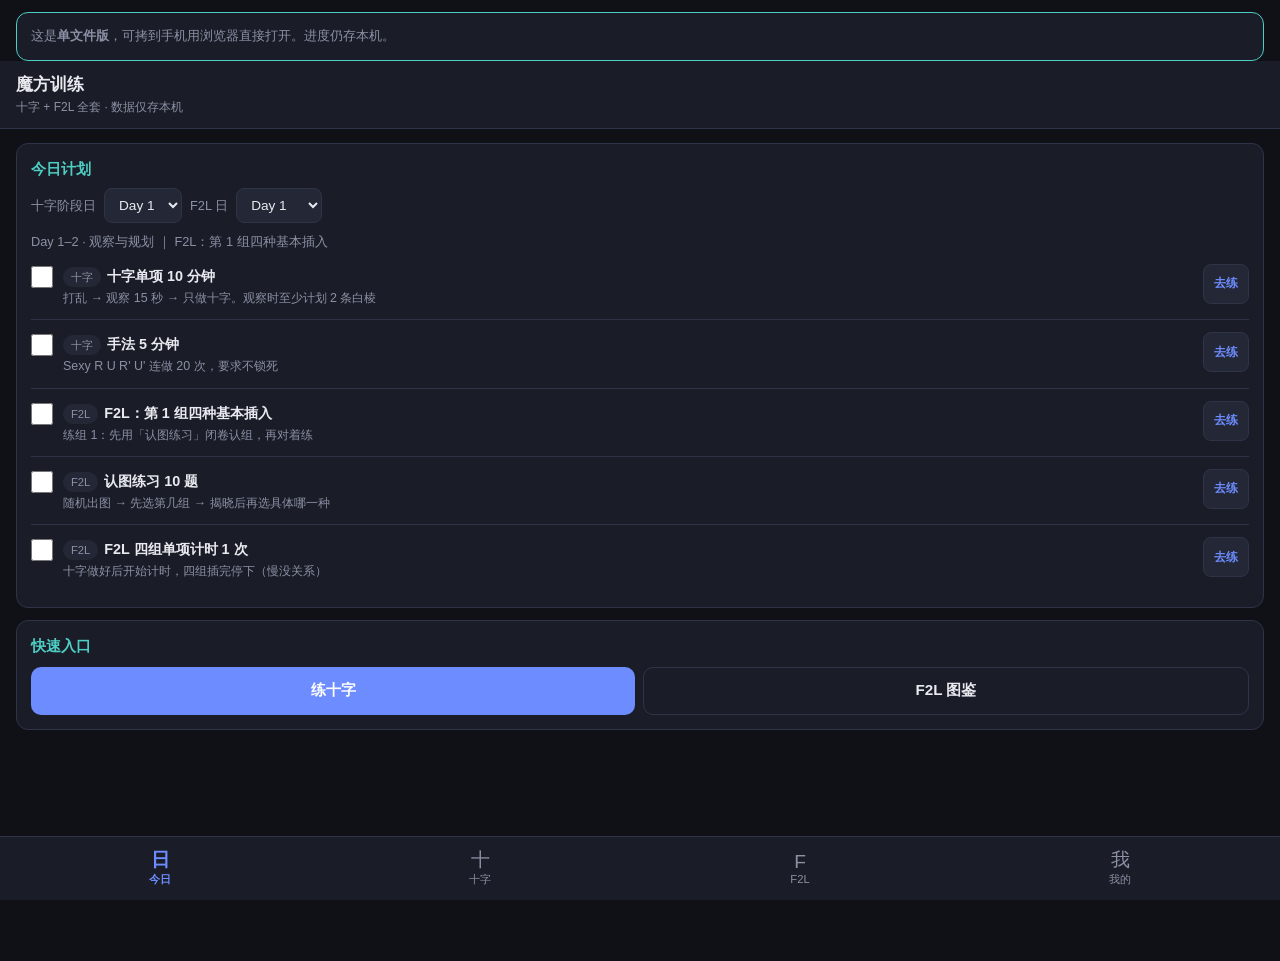
==== 手机训练-单文件.html @ 770e57a0 "feat: 首次发布魔方手机训练网页" ====
<!DOCTYPE html>
<html lang="zh-CN">
<head>
  <meta charset="UTF-8" />
  <meta name="viewport" content="width=device-width, initial-scale=1, viewport-fit=cover" />
  <meta name="theme-color" content="#0f1117" />
  <meta name="apple-mobile-web-app-capable" content="yes" />
  <meta name="apple-mobile-web-app-status-bar-style" content="black-translucent" />
  <meta name="apple-mobile-web-app-title" content="魔方训练" />
  <title>魔方训练 · 十字 + F2L</title>
  <style>
:root {
  --bg: #0f1117;
  --surface: #1a1d27;
  --surface2: #242836;
  --border: #2e3348;
  --text: #e8eaf0;
  --muted: #8b90a5;
  --accent: #6c8cff;
  --accent2: #4ecdc4;
  --green: #4ade80;
  --orange: #fb923c;
  --red: #f87171;
  --radius: 12px;
  --nav-h: 64px;
  --safe-b: env(safe-area-inset-bottom, 0px);
}

* { box-sizing: border-box; margin: 0; padding: 0; }
html, body {
  height: 100%;
  font-family: -apple-system, BlinkMacSystemFont, "Segoe UI", sans-serif;
  background: var(--bg);
  color: var(--text);
  line-height: 1.45;
  -webkit-tap-highlight-color: transparent;
  overscroll-behavior: none;
}

#app {
  min-height: 100%;
  padding-bottom: calc(var(--nav-h) + var(--safe-b) + 12px);
}

.topbar {
  position: sticky;
  top: 0;
  z-index: 20;
  background: var(--surface);
  border-bottom: 1px solid var(--border);
  padding: 12px 16px;
  padding-top: calc(12px + env(safe-area-inset-top, 0px));
}
.topbar h1 { font-size: 1.05rem; font-weight: 600; }
.topbar .sub { font-size: 0.75rem; color: var(--muted); margin-top: 2px; }

.panel { display: none; padding: 14px 16px 24px; }
.panel.active { display: block; }

.card {
  background: var(--surface);
  border: 1px solid var(--border);
  border-radius: var(--radius);
  padding: 14px;
  margin-bottom: 12px;
}
.card h2 {
  font-size: 0.95rem;
  color: var(--accent2);
  margin-bottom: 8px;
}
.card h3 { font-size: 0.85rem; color: var(--muted); margin: 10px 0 6px; }
.muted { color: var(--muted); font-size: 0.8rem; }
.mono {
  font-family: "SF Mono", Menlo, Consolas, monospace;
  letter-spacing: 0.3px;
}

.btn {
  display: inline-flex;
  align-items: center;
  justify-content: center;
  gap: 6px;
  background: var(--accent);
  color: #fff;
  border: none;
  border-radius: 10px;
  padding: 12px 16px;
  font-size: 0.95rem;
  font-weight: 600;
  cursor: pointer;
  min-height: 48px;
  width: 100%;
}
.btn:active { opacity: 0.85; }
.btn:disabled { opacity: 0.4; }
.btn-lg { min-height: 64px; font-size: 1.15rem; }
.btn-outline {
  background: transparent;
  border: 1px solid var(--border);
  color: var(--text);
}
.btn-danger { background: var(--red); }
.btn-green { background: #16a34a; }
.btn-orange { background: #ea580c; }
.btn-row { display: flex; gap: 8px; margin-top: 10px; }
.btn-row .btn { flex: 1; }

.timer {
  font-variant-numeric: tabular-nums;
  font-size: 3rem;
  font-weight: 700;
  text-align: center;
  padding: 12px 0;
  color: var(--accent2);
}
.timer.running { color: var(--orange); }
.hint {
  text-align: center;
  font-size: 0.85rem;
  color: var(--muted);
  min-height: 1.4em;
  margin-bottom: 8px;
}
.scramble {
  background: var(--bg);
  border-radius: 8px;
  padding: 12px;
  font-size: 1.05rem;
  text-align: center;
  word-break: break-word;
  margin-bottom: 10px;
}
.optimal {
  background: var(--surface2);
  border-radius: 8px;
  padding: 10px 12px;
  margin: 10px 0 4px;
}
.optimal-head {
  display: flex;
  align-items: center;
  justify-content: space-between;
  gap: 8px;
  font-size: 0.9rem;
  font-weight: 600;
}
.btn-text {
  background: none;
  border: none;
  color: var(--accent);
  font-size: 0.8rem;
  font-weight: 600;
  padding: 6px 4px;
  min-height: 36px;
  cursor: pointer;
}
.stats-row {
  display: grid;
  grid-template-columns: 1fr 1fr 1fr;
  gap: 8px;
  margin-top: 10px;
}
.stat {
  background: var(--surface2);
  border-radius: 8px;
  padding: 10px 6px;
  text-align: center;
}
.stat .v { font-size: 1.2rem; font-weight: 700; color: var(--accent2); font-variant-numeric: tabular-nums; }
.stat .l { font-size: 0.7rem; color: var(--muted); margin-top: 2px; }

.task {
  display: flex;
  gap: 10px;
  align-items: flex-start;
  padding: 12px 0;
  border-bottom: 1px solid var(--border);
}
.task:last-child { border-bottom: none; }
.task input[type="checkbox"] {
  width: 22px;
  height: 22px;
  margin-top: 2px;
  accent-color: var(--green);
  flex-shrink: 0;
}
.task .body { flex: 1; min-width: 0; }
.task .title { font-weight: 600; font-size: 0.9rem; }
.task .detail { font-size: 0.78rem; color: var(--muted); margin-top: 2px; }
.task .go {
  flex-shrink: 0;
  background: var(--surface2);
  border: 1px solid var(--border);
  color: var(--accent);
  border-radius: 8px;
  padding: 8px 10px;
  font-size: 0.75rem;
  font-weight: 600;
  min-height: 40px;
}

.pill {
  display: inline-block;
  font-size: 0.7rem;
  padding: 2px 8px;
  border-radius: 999px;
  background: var(--surface2);
  color: var(--muted);
  margin-right: 6px;
}
.pill.on { background: rgba(108,140,255,0.2); color: var(--accent); }

.case-card {
  background: var(--surface2);
  border: 1px solid var(--border);
  border-radius: 10px;
  padding: 12px;
  margin-bottom: 10px;
}
.case-card .name { font-weight: 600; margin-bottom: 4px; }
.case-card .recog { font-size: 0.8rem; color: var(--orange); margin-bottom: 8px; }
.alg-box {
  background: var(--bg);
  border-radius: 8px;
  padding: 8px 10px;
  margin: 6px 0;
  font-size: 0.9rem;
  color: var(--accent2);
  word-break: break-all;
}
.alg-label { font-size: 0.7rem; color: var(--muted); margin-top: 6px; }
.diagram {
  display: flex;
  justify-content: center;
  margin: 8px 0;
  background: #12141c;
  border-radius: 8px;
  padding: 8px;
}
.group-head {
  margin: 16px 0 8px;
  font-size: 0.9rem;
  font-weight: 600;
  color: var(--accent2);
}
.btn.loading { opacity: 0.7; pointer-events: none; }
.scramble-status { font-size: 0.75rem; margin-top: 4px; }

.quiz-stats {
  font-size: 0.85rem;
  color: var(--accent2);
  margin-bottom: 8px;
  font-variant-numeric: tabular-nums;
}
.quiz-mode {
  display: flex;
  gap: 16px;
  font-size: 0.8rem;
  color: var(--muted);
  margin-bottom: 8px;
}
.quiz-mode label { display: flex; align-items: center; gap: 6px; cursor: pointer; }
.quiz-diagram { min-height: 120px; }
.quiz-options {
  display: grid;
  grid-template-columns: 1fr 1fr;
  gap: 8px;
  margin: 10px 0;
}
.quiz-options button {
  background: var(--surface2);
  border: 1px solid var(--border);
  color: var(--text);
  border-radius: 8px;
  padding: 10px 8px;
  font-size: 0.8rem;
  text-align: left;
  cursor: pointer;
}
.quiz-options button.correct { border-color: var(--green); background: rgba(74, 222, 128, 0.12); }
.quiz-options button.wrong { border-color: var(--red); background: rgba(248, 113, 113, 0.12); }
.quiz-options button.missed { border-color: var(--green); opacity: 0.85; }
.quiz-result {
  font-size: 0.85rem;
  padding: 10px;
  background: var(--surface2);
  border-radius: 8px;
  margin-bottom: 8px;
  line-height: 1.5;
}
.decision-details {
  margin-bottom: 10px;
  font-size: 0.8rem;
}
.decision-details summary {
  cursor: pointer;
  color: var(--accent);
  padding: 6px 0;
}
.decision-tree { margin-top: 8px; }
.decision-tree .dt-q {
  font-weight: 600;
  color: var(--accent2);
  margin: 8px 0 4px;
}
.decision-tree ul {
  margin: 0 0 8px 1em;
  color: var(--muted);
  line-height: 1.5;
}
.group-decision {
  font-size: 0.72rem;
  color: var(--orange);
  margin-bottom: 6px;
  padding: 4px 8px;
  background: rgba(251, 146, 60, 0.08);
  border-radius: 6px;
}


.filter-bar {
  display: flex;
  gap: 6px;
  overflow-x: auto;
  padding-bottom: 8px;
  margin-bottom: 4px;
  -webkit-overflow-scrolling: touch;
}
.filter-bar button {
  flex-shrink: 0;
  background: var(--surface2);
  border: 1px solid var(--border);
  color: var(--muted);
  border-radius: 999px;
  padding: 8px 12px;
  font-size: 0.8rem;
}
.filter-bar button.active {
  color: #fff;
  background: var(--accent);
  border-color: var(--accent);
}

.times-list {
  font-size: 0.8rem;
  color: var(--muted);
  max-height: 120px;
  overflow-y: auto;
}
.times-list div { padding: 4px 0; border-bottom: 1px solid var(--border); }
.times-list strong { color: var(--text); font-variant-numeric: tabular-nums; }

.bottom-nav {
  position: fixed;
  left: 0; right: 0; bottom: 0;
  height: calc(var(--nav-h) + var(--safe-b));
  padding-bottom: var(--safe-b);
  background: var(--surface);
  border-top: 1px solid var(--border);
  display: grid;
  grid-template-columns: repeat(4, 1fr);
  z-index: 30;
}
.bottom-nav button {
  background: none;
  border: none;
  color: var(--muted);
  font-size: 0.7rem;
  display: flex;
  flex-direction: column;
  align-items: center;
  justify-content: center;
  gap: 2px;
  cursor: pointer;
}
.bottom-nav button.active { color: var(--accent); font-weight: 600; }
.bottom-nav .ico { font-size: 1.2rem; line-height: 1; }

textarea.import {
  width: 100%;
  min-height: 100px;
  background: var(--bg);
  border: 1px solid var(--border);
  border-radius: 8px;
  color: var(--text);
  padding: 10px;
  font-size: 0.75rem;
  font-family: "SF Mono", Menlo, monospace;
  margin: 8px 0;
}

.day-select {
  display: flex;
  gap: 8px;
  align-items: center;
  margin-bottom: 10px;
  flex-wrap: wrap;
}
.day-select select {
  background: var(--surface2);
  border: 1px solid var(--border);
  color: var(--text);
  border-radius: 8px;
  padding: 8px 10px;
  font-size: 0.85rem;
}

.modal-backdrop {
  position: fixed;
  inset: 0;
  background: rgba(0,0,0,0.65);
  z-index: 50;
  display: flex;
  align-items: flex-end;
  justify-content: center;
}
.modal {
  background: var(--surface);
  border-radius: 16px 16px 0 0;
  padding: 16px;
  padding-bottom: calc(16px + var(--safe-b));
  width: 100%;
  max-width: 560px;
  max-height: 90vh;
  overflow-y: auto;
}
.modal h2 { margin-bottom: 8px; }
.hidden { display: none !important; }

.observe-bar {
  height: 6px;
  background: var(--surface2);
  border-radius: 3px;
  overflow: hidden;
  margin: 8px 0;
}
.observe-bar > i {
  display: block;
  height: 100%;
  width: 100%;
  background: var(--orange);
  transform-origin: left;
  transition: transform 0.1s linear;
}

</style>
</head>
<body>
  <div class="card" style="margin:12px 16px 0;border-color:#4ecdc4"><p class="muted">这是<strong>单文件版</strong>，可拷到手机用浏览器直接打开。进度仍存本机。</p></div>
  <div id="app">
    <header class="topbar">
      <h1>魔方训练</h1>
      <div class="sub" id="top-sub">十字 + F2L 全套 · 数据仅存本机</div>
    </header>

    <!-- 今日 -->
    <section class="panel active" id="panel-today">
      <div class="card">
        <h2>今日计划</h2>
        <div class="day-select">
          <label class="muted">十字阶段日</label>
          <select id="stage-day"></select>
          <label class="muted">F2L 日</label>
          <select id="f2l-day"></select>
        </div>
        <p class="muted" id="today-labels"></p>
        <div id="today-tasks"></div>
      </div>
      <div class="card">
        <h2>快速入口</h2>
        <div class="btn-row">
          <button class="btn" type="button" data-nav="cross">练十字</button>
          <button class="btn btn-outline" type="button" data-nav="f2l">F2L 图鉴</button>
        </div>
      </div>
    </section>

    <!-- 十字 -->
    <section class="panel" id="panel-cross">
      <div class="card">
        <h2>十字单项</h2>
        <p class="muted">打乱 → 观察 15 秒规划 → 开始计时 → 十字完成即停</p>
        <div class="scramble mono" id="cross-scramble">—</div>
        <div class="btn-row">
          <button class="btn btn-outline" type="button" id="cross-new-scramble">新打乱</button>
        </div>
        <p class="muted scramble-status hidden" id="cross-scramble-status"></p>
        <div class="optimal" id="cross-optimal">
          <div class="optimal-head">
            <span id="cross-optimal-meta">最优十字 · —</span>
            <button type="button" class="btn-text" id="cross-optimal-toggle">显示公式</button>
          </div>
          <div class="alg-box mono hidden" id="cross-optimal-alg"></div>
          <p class="muted" style="margin-top:6px">白底、当前朝向（黄顶绿前）。先自己规划，再对照。</p>
        </div>
        <div class="observe-bar"><i id="cross-observe-bar" style="transform:scaleX(0)"></i></div>
        <div class="hint" id="cross-hint">可先「开始观察」规划，也可直接「开始拧」；观察不必满 15 秒</div>
        <div class="timer" id="cross-timer">0.00</div>
        <div class="btn-row">
          <button class="btn btn-orange" type="button" id="cross-observe">开始观察</button>
          <button class="btn btn-green btn-lg" type="button" id="cross-start">开始拧</button>
        </div>
        <div class="btn-row">
          <button class="btn btn-lg" type="button" id="cross-stop" disabled>十字完成</button>
          <button class="btn btn-outline" type="button" id="cross-reset">重置</button>
        </div>
        <div class="stats-row">
          <div class="stat"><div class="v" id="cross-last">—</div><div class="l">本次</div></div>
          <div class="stat"><div class="v" id="cross-avg">—</div><div class="l">今日平均</div></div>
          <div class="stat"><div class="v" id="cross-count">0</div><div class="l">今日次数</div></div>
        </div>
        <p class="muted" style="margin-top:8px">目标线：平均 &lt; 8 秒</p>
        <div class="times-list" id="cross-times"></div>
      </div>
      <div class="card" id="finger-drill">
        <h2>手法练习</h2>
        <p class="muted">Sexy Move 连做 20 次，保持节奏均匀，手指放松、不锁死。</p>
        <div class="alg-box mono">R U R' U'</div>
        <p class="hint">建议先慢做准确，再逐渐提速；20 次后回到原状。</p>
      </div>
    </section>

    <!-- F2L -->
    <section class="panel" id="panel-f2l">
      <div class="card">
        <h2>F2L 四组计时</h2>
        <p class="muted">十字已做好后点开始，四组插完点完成</p>
        <div class="timer" id="f2l-timer">0.00</div>
        <div class="hint" id="f2l-hint">准备好后开始</div>
        <div class="btn-row">
          <button class="btn btn-green btn-lg" type="button" id="f2l-start">开始</button>
          <button class="btn btn-lg" type="button" id="f2l-stop" disabled>四组完成</button>
        </div>
        <div class="btn-row">
          <button class="btn btn-outline" type="button" id="f2l-reset">重置</button>
        </div>
        <div class="stats-row">
          <div class="stat"><div class="v" id="f2l-last">—</div><div class="l">本次</div></div>
          <div class="stat"><div class="v" id="f2l-avg">—</div><div class="l">今日平均</div></div>
          <div class="stat"><div class="v" id="f2l-count">0</div><div class="l">今日次数</div></div>
        </div>
      </div>
      <div class="card">
        <h2>认图练习</h2>
        <p class="muted">只看图，先选<strong>第几组</strong>，再选<strong>哪一种</strong>。练闭卷认情况。</p>
        <div class="quiz-stats" id="quiz-stats">今日 — / 累计 —</div>
        <div class="filter-bar" id="quiz-group-filter"></div>
        <div class="quiz-mode">
          <label><input type="radio" name="quiz-mode" value="group" checked /> 先认组</label>
          <label><input type="radio" name="quiz-mode" value="case" /> 直接认情况</label>
        </div>
        <div class="diagram quiz-diagram" id="quiz-diagram"></div>
        <p class="hint" id="quiz-prompt">点「下一题」开始</p>
        <div class="quiz-options hidden" id="quiz-options"></div>
        <div class="quiz-result hidden" id="quiz-result"></div>
        <div class="btn-row">
          <button class="btn btn-green" type="button" id="quiz-next">下一题</button>
          <button class="btn btn-outline hidden" type="button" id="quiz-reveal">揭晓答案</button>
          <button class="btn btn-outline hidden" type="button" id="quiz-practice">对着练</button>
        </div>
      </div>
      <div class="card">
        <h2>F2L 图鉴 · 组 1–12（41 例）</h2>
        <details class="decision-details">
          <summary>组级认图决策树（点开展开）</summary>
          <div id="f2l-decision-tree"></div>
        </details>
        <p class="muted" style="margin:10px 0">
          图是<strong>等轴测立体示意</strong>：捏着魔方<strong>右前角</strong>看——黄顶、绿前、橙右。
          <strong>金边</strong>是当前角+棱；槽位固定 FR。识别说明格式：<strong>位置 · 连接 · 白角 · 区分点</strong>。
          <br />立体图里<strong>前面 F 的贴纸常画在左侧</strong>，不要和左面 L 混淆。
        </p>
        <div class="filter-bar" id="f2l-filter"></div>
        <div id="f2l-list"></div>
      </div>
    </section>

    <!-- 我的 -->
    <section class="panel" id="panel-me">
      <div class="card">
        <h2>本机数据</h2>
        <p class="muted" id="me-summary">—</p>
      </div>
      <div class="card">
        <h2>导出备份</h2>
        <p class="muted">换机或清 Safari 数据前先备份。iPhone 建议用「复制」。</p>
        <div class="btn-row">
          <button class="btn" type="button" id="btn-export-copy">复制 JSON</button>
          <button class="btn btn-outline" type="button" id="btn-export-file">下载文件</button>
        </div>
      </div>
      <div class="card">
        <h2>导入备份</h2>
        <p class="muted">粘贴 JSON，或选择文件。可合并或覆盖。</p>
        <textarea class="import" id="import-text" placeholder="在此粘贴导出的 JSON…"></textarea>
        <input type="file" id="import-file" accept="application/json,.json,text/plain" class="muted" />
        <div class="btn-row">
          <button class="btn btn-outline" type="button" id="btn-import-merge">合并导入</button>
          <button class="btn btn-danger" type="button" id="btn-import-replace">覆盖导入</button>
        </div>
      </div>
      <div class="card">
        <h2>危险操作</h2>
        <button class="btn btn-danger" type="button" id="btn-clear">清空本机全部数据</button>
      </div>
      <div class="card">
        <h2>使用提示</h2>
        <p class="muted">
          不想连电脑：把同目录的 <code>手机训练-单文件.html</code> 拷到手机，用 Safari/Chrome 直接打开即可。
          多文件版可「添加到主屏幕」离线用。换机前先导出备份。
        </p>
      </div>
    </section>

    <nav class="bottom-nav">
      <button type="button" class="active" data-nav="today"><span class="ico">日</span>今日</button>
      <button type="button" data-nav="cross"><span class="ico">十</span>十字</button>
      <button type="button" data-nav="f2l"><span class="ico">F</span>F2L</button>
      <button type="button" data-nav="me"><span class="ico">我</span>我的</button>
    </nav>
  </div>

  <div class="modal-backdrop hidden" id="case-modal">
    <div class="modal">
      <h2 id="modal-title">情况练习</h2>
      <div class="diagram" id="modal-diagram"></div>
      <p class="recog muted" id="modal-recog"></p>
      <div class="alg-label">① 复现（拧到该情况）</div>
      <div class="alg-box mono" id="modal-setup"></div>
      <div class="alg-label">② 还原</div>
      <div class="alg-box mono" id="modal-solve"></div>
      <div class="alg-label" id="modal-alt-label"></div>
      <div class="alg-box mono hidden" id="modal-alt"></div>
      <div class="hint" id="modal-hint">先按复现公式摆出，再按还原公式插入。可开计时练速度。</div>
      <div class="timer" id="case-timer">0.00</div>
      <div class="btn-row">
        <button class="btn btn-green" type="button" id="case-timer-start">计时还原</button>
        <button class="btn" type="button" id="case-timer-stop" disabled>完成</button>
      </div>
      <div class="btn-row">
        <button class="btn btn-outline" type="button" id="case-practiced">记一次练习</button>
        <button class="btn btn-outline" type="button" id="case-close">关闭</button>
      </div>
    </div>
  </div>

<script>
/* ===== lib/cubejs.js ===== */
(function() {
  // Centers
  var B, BL, BR, Cube, D, DB, DBL, DF, DFR, DL, DLF, DR, DRB, F, FL, FR, L, R, U, UB, UBR, UF, UFL, UL, ULB, UR, URF, centerColor, centerFacelet, cornerColor, cornerFacelet, edgeColor, edgeFacelet;

  [U, R, F, D, L, B] = [0, 1, 2, 3, 4, 5];

  // Corners
  [URF, UFL, ULB, UBR, DFR, DLF, DBL, DRB] = [0, 1, 2, 3, 4, 5, 6, 7];

  // Edges
  [UR, UF, UL, UB, DR, DF, DL, DB, FR, FL, BL, BR] = [0, 1, 2, 3, 4, 5, 6, 7, 8, 9, 10, 11];

  [centerFacelet, cornerFacelet, edgeFacelet] = (function() {
    var _B, _D, _F, _L, _R, _U;
    _U = function(x) {
      return x - 1;
    };
    _R = function(x) {
      return _U(9) + x;
    };
    _F = function(x) {
      return _R(9) + x;
    };
    _D = function(x) {
      return _F(9) + x;
    };
    _L = function(x) {
      return _D(9) + x;
    };
    _B = function(x) {
      return _L(9) + x;
    };
    return [
      // Centers
      [4,
      13,
      22,
      31,
      40,
      49],
      // Corners
      [[_U(9),
      _R(1),
      _F(3)],
      [_U(7),
      _F(1),
      _L(3)],
      [_U(1),
      _L(1),
      _B(3)],
      [_U(3),
      _B(1),
      _R(3)],
      [_D(3),
      _F(9),
      _R(7)],
      [_D(1),
      _L(9),
      _F(7)],
      [_D(7),
      _B(9),
      _L(7)],
      [_D(9),
      _R(9),
      _B(7)]],
      // Edges
      [[_U(6),
      _R(2)],
      [_U(8),
      _F(2)],
      [_U(4),
      _L(2)],
      [_U(2),
      _B(2)],
      [_D(6),
      _R(8)],
      [_D(2),
      _F(8)],
      [_D(4),
      _L(8)],
      [_D(8),
      _B(8)],
      [_F(6),
      _R(4)],
      [_F(4),
      _L(6)],
      [_B(6),
      _L(4)],
      [_B(4),
      _R(6)]]
    ];
  })();

  centerColor = ['U', 'R', 'F', 'D', 'L', 'B'];

  cornerColor = [['U', 'R', 'F'], ['U', 'F', 'L'], ['U', 'L', 'B'], ['U', 'B', 'R'], ['D', 'F', 'R'], ['D', 'L', 'F'], ['D', 'B', 'L'], ['D', 'R', 'B']];

  edgeColor = [['U', 'R'], ['U', 'F'], ['U', 'L'], ['U', 'B'], ['D', 'R'], ['D', 'F'], ['D', 'L'], ['D', 'B'], ['F', 'R'], ['F', 'L'], ['B', 'L'], ['B', 'R']];

  Cube = (function() {
    var faceNames, faceNums, parseAlg;

    class Cube {
      constructor(other) {
        var x;
        if (other != null) {
          this.init(other);
        } else {
          this.identity();
        }
        // For moves to avoid allocating new objects each time
        this.newCenter = (function() {
          var k, results;
          results = [];
          for (x = k = 0; k <= 5; x = ++k) {
            results.push(0);
          }
          return results;
        })();
        this.newCp = (function() {
          var k, results;
          results = [];
          for (x = k = 0; k <= 7; x = ++k) {
            results.push(0);
          }
          return results;
        })();
        this.newEp = (function() {
          var k, results;
          results = [];
          for (x = k = 0; k <= 11; x = ++k) {
            results.push(0);
          }
          return results;
        })();
        this.newCo = (function() {
          var k, results;
          results = [];
          for (x = k = 0; k <= 7; x = ++k) {
            results.push(0);
          }
          return results;
        })();
        this.newEo = (function() {
          var k, results;
          results = [];
          for (x = k = 0; k <= 11; x = ++k) {
            results.push(0);
          }
          return results;
        })();
      }

      init(state) {
        this.center = state.center.slice(0);
        this.co = state.co.slice(0);
        this.ep = state.ep.slice(0);
        this.cp = state.cp.slice(0);
        return this.eo = state.eo.slice(0);
      }

      identity() {
        var x;
        // Initialize to the identity cube
        this.center = [0, 1, 2, 3, 4, 5];
        this.cp = [0, 1, 2, 3, 4, 5, 6, 7];
        this.co = (function() {
          var k, results;
          results = [];
          for (x = k = 0; k <= 7; x = ++k) {
            results.push(0);
          }
          return results;
        })();
        this.ep = [0, 1, 2, 3, 4, 5, 6, 7, 8, 9, 10, 11];
        return this.eo = (function() {
          var k, results;
          results = [];
          for (x = k = 0; k <= 11; x = ++k) {
            results.push(0);
          }
          return results;
        })();
      }

      toJSON() {
        return {
          center: this.center,
          cp: this.cp,
          co: this.co,
          ep: this.ep,
          eo: this.eo
        };
      }

      asString() {
        var corner, edge, i, k, l, m, n, o, ori, p, result;
        result = [];
        for (i = k = 0; k <= 5; i = ++k) {
          result[9 * i + 4] = centerColor[this.center[i]];
        }
        for (i = l = 0; l <= 7; i = ++l) {
          corner = this.cp[i];
          ori = this.co[i];
          for (n = m = 0; m <= 2; n = ++m) {
            result[cornerFacelet[i][(n + ori) % 3]] = cornerColor[corner][n];
          }
        }
        for (i = o = 0; o <= 11; i = ++o) {
          edge = this.ep[i];
          ori = this.eo[i];
          for (n = p = 0; p <= 1; n = ++p) {
            result[edgeFacelet[i][(n + ori) % 2]] = edgeColor[edge][n];
          }
        }
        return result.join('');
      }

      static fromString(str) {
        var col1, col2, cube, i, j, k, l, m, o, ori, p, q, r, ref;
        cube = new Cube;
        for (i = k = 0; k <= 5; i = ++k) {
          for (j = l = 0; l <= 5; j = ++l) {
            if (str[9 * i + 4] === centerColor[j]) {
              cube.center[i] = j;
            }
          }
        }
        for (i = m = 0; m <= 7; i = ++m) {
          for (ori = o = 0; o <= 2; ori = ++o) {
            if ((ref = str[cornerFacelet[i][ori]]) === 'U' || ref === 'D') {
              break;
            }
          }
          col1 = str[cornerFacelet[i][(ori + 1) % 3]];
          col2 = str[cornerFacelet[i][(ori + 2) % 3]];
          for (j = p = 0; p <= 7; j = ++p) {
            if (col1 === cornerColor[j][1] && col2 === cornerColor[j][2]) {
              cube.cp[i] = j;
              cube.co[i] = ori % 3;
            }
          }
        }
        for (i = q = 0; q <= 11; i = ++q) {
          for (j = r = 0; r <= 11; j = ++r) {
            if (str[edgeFacelet[i][0]] === edgeColor[j][0] && str[edgeFacelet[i][1]] === edgeColor[j][1]) {
              cube.ep[i] = j;
              cube.eo[i] = 0;
              break;
            }
            if (str[edgeFacelet[i][0]] === edgeColor[j][1] && str[edgeFacelet[i][1]] === edgeColor[j][0]) {
              cube.ep[i] = j;
              cube.eo[i] = 1;
              break;
            }
          }
        }
        return cube;
      }

      clone() {
        return new Cube(this.toJSON());
      }

      // A class method returning a new random cube
      static random() {
        return new Cube().randomize();
      }

      isSolved() {
        var c, cent, clone, e, k, l, m;
        clone = this.clone();
        clone.move(clone.upright());
        for (cent = k = 0; k <= 5; cent = ++k) {
          if (clone.center[cent] !== cent) {
            return false;
          }
        }
        for (c = l = 0; l <= 7; c = ++l) {
          if (clone.cp[c] !== c) {
            return false;
          }
          if (clone.co[c] !== 0) {
            return false;
          }
        }
        for (e = m = 0; m <= 11; e = ++m) {
          if (clone.ep[e] !== e) {
            return false;
          }
          if (clone.eo[e] !== 0) {
            return false;
          }
        }
        return true;
      }

      // Multiply this Cube with another Cube, restricted to centers.
      centerMultiply(other) {
        var from, k, to;
        for (to = k = 0; k <= 5; to = ++k) {
          from = other.center[to];
          this.newCenter[to] = this.center[from];
        }
        [this.center, this.newCenter] = [this.newCenter, this.center];
        return this;
      }

      // Multiply this Cube with another Cube, restricted to corners.
      cornerMultiply(other) {
        var from, k, to;
        for (to = k = 0; k <= 7; to = ++k) {
          from = other.cp[to];
          this.newCp[to] = this.cp[from];
          this.newCo[to] = (this.co[from] + other.co[to]) % 3;
        }
        [this.cp, this.newCp] = [this.newCp, this.cp];
        [this.co, this.newCo] = [this.newCo, this.co];
        return this;
      }

      // Multiply this Cube with another Cube, restricted to edges
      edgeMultiply(other) {
        var from, k, to;
        for (to = k = 0; k <= 11; to = ++k) {
          from = other.ep[to];
          this.newEp[to] = this.ep[from];
          this.newEo[to] = (this.eo[from] + other.eo[to]) % 2;
        }
        [this.ep, this.newEp] = [this.newEp, this.ep];
        [this.eo, this.newEo] = [this.newEo, this.eo];
        return this;
      }

      // Multiply this cube with another Cube
      multiply(other) {
        this.centerMultiply(other);
        this.cornerMultiply(other);
        this.edgeMultiply(other);
        return this;
      }

      move(arg) {
        var face, k, l, len, move, power, ref, ref1, x;
        ref = parseAlg(arg);
        for (k = 0, len = ref.length; k < len; k++) {
          move = ref[k];
          face = move / 3 | 0;
          power = move % 3;
          for (x = l = 0, ref1 = power; (0 <= ref1 ? l <= ref1 : l >= ref1); x = 0 <= ref1 ? ++l : --l) {
            this.multiply(Cube.moves[face]);
          }
        }
        return this;
      }

      upright() {
        var clone, i, j, k, l, result;
        clone = this.clone();
        result = [];
        for (i = k = 0; k <= 5; i = ++k) {
          if (clone.center[i] === F) {
            break;
          }
        }
        switch (i) {
          case D:
            result.push("x");
            break;
          case U:
            result.push("x'");
            break;
          case B:
            result.push("x2");
            break;
          case R:
            result.push("y");
            break;
          case L:
            result.push("y'");
        }
        if (result.length) {
          clone.move(result[0]);
        }
        for (j = l = 0; l <= 5; j = ++l) {
          if (clone.center[j] === U) {
            break;
          }
        }
        switch (j) {
          case L:
            result.push("z");
            break;
          case R:
            result.push("z'");
            break;
          case D:
            result.push("z2");
        }
        return result.join(' ');
      }

      static inverse(arg) {
        var face, k, len, move, power, result, str;
        result = (function() {
          var k, len, ref, results;
          ref = parseAlg(arg);
          results = [];
          for (k = 0, len = ref.length; k < len; k++) {
            move = ref[k];
            face = move / 3 | 0;
            power = move % 3;
            results.push(face * 3 + -(power - 1) + 1);
          }
          return results;
        })();
        result.reverse();
        if (typeof arg === 'string') {
          str = '';
          for (k = 0, len = result.length; k < len; k++) {
            move = result[k];
            face = move / 3 | 0;
            power = move % 3;
            str += faceNames[face];
            if (power === 1) {
              str += '2';
            } else if (power === 2) {
              str += "'";
            }
            str += ' ';
          }
          return str.substring(0, str.length - 1);
        } else if (arg.length != null) {
          return result;
        } else {
          return result[0];
        }
      }

    };

    Cube.prototype.randomize = (function() {
      var arePermutationsValid, generateValidRandomOrientation, generateValidRandomPermutation, getNumSwaps, isOrientationValid, randint, randomizeOrientation, result, shuffle;
      randint = function(min, max) {
        return min + Math.floor(Math.random() * (max - min + 1));
      };
      // Fisher-Yates shuffle adapted from https://stackoverflow.com/questions/2450954/how-to-randomize-shuffle-a-javascript-array
      shuffle = function(array) {
        var currentIndex, randomIndex, temporaryValue;
        currentIndex = array.length;
        // While there remain elements to shuffle...
        while (currentIndex !== 0) {
          // Pick a remaining element...
          randomIndex = randint(0, currentIndex - 1);
          currentIndex -= 1;
          // And swap it with the current element.
          temporaryValue = array[currentIndex];
          [array[currentIndex], array[randomIndex]] = [array[randomIndex], array[currentIndex]];
        }
      };
      getNumSwaps = function(arr) {
        var cur, cycleLength, i, k, numSwaps, ref, seen, x;
        numSwaps = 0;
        seen = (function() {
          var k, ref, results;
          results = [];
          for (x = k = 0, ref = arr.length - 1; (0 <= ref ? k <= ref : k >= ref); x = 0 <= ref ? ++k : --k) {
            results.push(false);
          }
          return results;
        })();
        while (true) {
          // We compute the cycle decomposition
          cur = -1;
          for (i = k = 0, ref = arr.length - 1; (0 <= ref ? k <= ref : k >= ref); i = 0 <= ref ? ++k : --k) {
            if (!seen[i]) {
              cur = i;
              break;
            }
          }
          if (cur === -1) {
            break;
          }
          cycleLength = 0;
          while (!seen[cur]) {
            seen[cur] = true;
            cycleLength++;
            cur = arr[cur];
          }
          // A cycle is equivalent to cycleLength + 1 swaps
          numSwaps += cycleLength + 1;
        }
        return numSwaps;
      };
      arePermutationsValid = function(cp, ep) {
        var numSwaps;
        numSwaps = getNumSwaps(ep) + getNumSwaps(cp);
        return numSwaps % 2 === 0;
      };
      generateValidRandomPermutation = function(cp, ep) {
        // Each shuffle only takes around 12 operations and there's a 50%
        // chance of a valid permutation so it'll finish in very good time
        shuffle(ep);
        shuffle(cp);
        while (!arePermutationsValid(cp, ep)) {
          shuffle(ep);
          shuffle(cp);
        }
      };
      randomizeOrientation = function(arr, numOrientations) {
        var i, k, ori, ref;
        ori = 0;
        for (i = k = 0, ref = arr.length - 1; (0 <= ref ? k <= ref : k >= ref); i = 0 <= ref ? ++k : --k) {
          ori += (arr[i] = randint(0, numOrientations - 1));
        }
      };
      isOrientationValid = function(arr, numOrientations) {
        return arr.reduce(function(a, b) {
          return a + b;
        }) % numOrientations === 0;
      };
      generateValidRandomOrientation = function(co, eo) {
        // There is a 1/2 and 1/3 probably respectively of each of these
        // succeeding so the probability of them running 10 times before
        // success is already only 1% and only gets exponentially lower
        // and each generation is only in the 10s of operations which is nothing
        randomizeOrientation(co, 3);
        while (!isOrientationValid(co, 3)) {
          randomizeOrientation(co, 3);
        }
        randomizeOrientation(eo, 2);
        while (!isOrientationValid(eo, 2)) {
          randomizeOrientation(eo, 2);
        }
      };
      result = function() {
        generateValidRandomPermutation(this.cp, this.ep);
        generateValidRandomOrientation(this.co, this.eo);
        return this;
      };
      return result;
    })();

    Cube.moves = [
      {
        // U
        center: [0, 1, 2, 3, 4, 5],
        cp: [UBR,
      URF,
      UFL,
      ULB,
      DFR,
      DLF,
      DBL,
      DRB],
        co: [0,
      0,
      0,
      0,
      0,
      0,
      0,
      0],
        ep: [UB,
      UR,
      UF,
      UL,
      DR,
      DF,
      DL,
      DB,
      FR,
      FL,
      BL,
      BR],
        eo: [0,
      0,
      0,
      0,
      0,
      0,
      0,
      0,
      0,
      0,
      0,
      0]
      },
      {
        // R
        center: [0, 1, 2, 3, 4, 5],
        cp: [DFR,
      UFL,
      ULB,
      URF,
      DRB,
      DLF,
      DBL,
      UBR],
        co: [2,
      0,
      0,
      1,
      1,
      0,
      0,
      2],
        ep: [FR,
      UF,
      UL,
      UB,
      BR,
      DF,
      DL,
      DB,
      DR,
      FL,
      BL,
      UR],
        eo: [0,
      0,
      0,
      0,
      0,
      0,
      0,
      0,
      0,
      0,
      0,
      0]
      },
      {
        // F
        center: [0, 1, 2, 3, 4, 5],
        cp: [UFL,
      DLF,
      ULB,
      UBR,
      URF,
      DFR,
      DBL,
      DRB],
        co: [1,
      2,
      0,
      0,
      2,
      1,
      0,
      0],
        ep: [UR,
      FL,
      UL,
      UB,
      DR,
      FR,
      DL,
      DB,
      UF,
      DF,
      BL,
      BR],
        eo: [0,
      1,
      0,
      0,
      0,
      1,
      0,
      0,
      1,
      1,
      0,
      0]
      },
      {
        // D
        center: [0, 1, 2, 3, 4, 5],
        cp: [URF,
      UFL,
      ULB,
      UBR,
      DLF,
      DBL,
      DRB,
      DFR],
        co: [0,
      0,
      0,
      0,
      0,
      0,
      0,
      0],
        ep: [UR,
      UF,
      UL,
      UB,
      DF,
      DL,
      DB,
      DR,
      FR,
      FL,
      BL,
      BR],
        eo: [0,
      0,
      0,
      0,
      0,
      0,
      0,
      0,
      0,
      0,
      0,
      0]
      },
      {
        // L
        center: [0, 1, 2, 3, 4, 5],
        cp: [URF,
      ULB,
      DBL,
      UBR,
      DFR,
      UFL,
      DLF,
      DRB],
        co: [0,
      1,
      2,
      0,
      0,
      2,
      1,
      0],
        ep: [UR,
      UF,
      BL,
      UB,
      DR,
      DF,
      FL,
      DB,
      FR,
      UL,
      DL,
      BR],
        eo: [0,
      0,
      0,
      0,
      0,
      0,
      0,
      0,
      0,
      0,
      0,
      0]
      },
      {
        // B
        center: [0, 1, 2, 3, 4, 5],
        cp: [URF,
      UFL,
      UBR,
      DRB,
      DFR,
      DLF,
      ULB,
      DBL],
        co: [0,
      0,
      1,
      2,
      0,
      0,
      2,
      1],
        ep: [UR,
      UF,
      UL,
      BR,
      DR,
      DF,
      DL,
      BL,
      FR,
      FL,
      UB,
      DB],
        eo: [0,
      0,
      0,
      1,
      0,
      0,
      0,
      1,
      0,
      0,
      1,
      1]
      },
      {
        // E
        center: [U,
      F,
      L,
      D,
      B,
      R],
        cp: [URF,
      UFL,
      ULB,
      UBR,
      DFR,
      DLF,
      DBL,
      DRB],
        co: [0,
      0,
      0,
      0,
      0,
      0,
      0,
      0],
        ep: [UR,
      UF,
      UL,
      UB,
      DR,
      DF,
      DL,
      DB,
      FL,
      BL,
      BR,
      FR],
        eo: [0,
      0,
      0,
      0,
      0,
      0,
      0,
      0,
      1,
      1,
      1,
      1]
      },
      {
        // M
        center: [B,
      R,
      U,
      F,
      L,
      D],
        cp: [URF,
      UFL,
      ULB,
      UBR,
      DFR,
      DLF,
      DBL,
      DRB],
        co: [0,
      0,
      0,
      0,
      0,
      0,
      0,
      0],
        ep: [UR,
      UB,
      UL,
      DB,
      DR,
      UF,
      DL,
      DF,
      FR,
      FL,
      BL,
      BR],
        eo: [0,
      1,
      0,
      1,
      0,
      1,
      0,
      1,
      0,
      0,
      0,
      0]
      },
      {
        // S
        center: [L,
      U,
      F,
      R,
      D,
      B],
        cp: [URF,
      UFL,
      ULB,
      UBR,
      DFR,
      DLF,
      DBL,
      DRB],
        co: [0,
      0,
      0,
      0,
      0,
      0,
      0,
      0],
        ep: [UL,
      UF,
      DL,
      UB,
      UR,
      DF,
      DR,
      DB,
      FR,
      FL,
      BL,
      BR],
        eo: [1,
      0,
      1,
      0,
      1,
      0,
      1,
      0,
      0,
      0,
      0,
      0]
      }
    ];

    faceNums = {
      U: 0,
      R: 1,
      F: 2,
      D: 3,
      L: 4,
      B: 5,
      E: 6,
      M: 7,
      S: 8,
      x: 9,
      y: 10,
      z: 11,
      u: 12,
      r: 13,
      f: 14,
      d: 15,
      l: 16,
      b: 17
    };

    faceNames = {
      0: 'U',
      1: 'R',
      2: 'F',
      3: 'D',
      4: 'L',
      5: 'B',
      6: 'E',
      7: 'M',
      8: 'S',
      9: 'x',
      10: 'y',
      11: 'z',
      12: 'u',
      13: 'r',
      14: 'f',
      15: 'd',
      16: 'l',
      17: 'b'
    };

    parseAlg = function(arg) {
      var k, len, move, part, power, ref, results;
      if (typeof arg === 'string') {
        ref = arg.split(/\s+/);
        // String
        results = [];
        for (k = 0, len = ref.length; k < len; k++) {
          part = ref[k];
          if (part.length === 0) {
            // First and last can be empty
            continue;
          }
          if (part.length > 2) {
            throw new Error(`Invalid move: ${part}`);
          }
          move = faceNums[part[0]];
          if (move === void 0) {
            throw new Error(`Invalid move: ${part}`);
          }
          if (part.length === 1) {
            power = 0;
          } else {
            if (part[1] === '2') {
              power = 1;
            } else if (part[1] === "'") {
              power = 2;
            } else {
              throw new Error(`Invalid move: ${part}`);
            }
          }
          results.push(move * 3 + power);
        }
        return results;
      } else if (arg.length != null) {
        // Already an array
        return arg;
      } else {
        // A single move
        return [arg];
      }
    };

    // x
    Cube.moves.push(new Cube().move("R M' L'").toJSON());

    // y
    Cube.moves.push(new Cube().move("U E' D'").toJSON());

    // z
    Cube.moves.push(new Cube().move("F S B'").toJSON());

    // u
    Cube.moves.push(new Cube().move("U E'").toJSON());

    // r
    Cube.moves.push(new Cube().move("R M'").toJSON());

    // f
    Cube.moves.push(new Cube().move("F S").toJSON());

    // d
    Cube.moves.push(new Cube().move("D E").toJSON());

    // l
    Cube.moves.push(new Cube().move("L M").toJSON());

    // b
    Cube.moves.push(new Cube().move("B S'").toJSON());

    return Cube;

  }).call(this);

  //# Globals
  if (typeof module !== "undefined" && module !== null) {
    module.exports = Cube;
  } else {
    this.Cube = Cube;
  }

}).call(this);
</script>
<script>
/* ===== lib/cube.js ===== */
/**
 * Thin wrapper around vendored cubejs for algs + facelet colors.
 * Facelet string order: URFDLB (9 each). Letters U/R/F/D/L/B map to sticker colors.
 */
(function (global) {
  const FACE_TO_COLOR = { U: "Y", R: "O", F: "G", D: "W", L: "R", B: "B" };
  const COLOR_HEX = {
    Y: "#f5d547",
    W: "#ececec",
    G: "#22c55e",
    B: "#3b82f6",
    O: "#f97316",
    R: "#ef4444",
  };

  function expandRepeats(alg) {
    let s = String(alg || "")
      .replace(/[’']/g, "'")
      .replace(/2'/g, "2");
    const re = /\(([^()]+)\)(\d+)/;
    while (re.test(s)) {
      s = s.replace(re, (_, inner, n) => Array(parseInt(n, 10)).fill(inner.trim()).join(" "));
    }
    return s.replace(/\s+/g, " ").trim();
  }

  function invertToken(tok) {
    tok = tok.replace(/[’']/g, "'").replace(/2'/g, "2");
    if (tok.endsWith("2")) return tok;
    if (tok.endsWith("'")) return tok.slice(0, -1);
    return tok + "'";
  }

  function invertAlg(alg) {
    const toks = expandRepeats(alg).split(" ").filter(Boolean);
    return toks.reverse().map(invertToken).join(" ");
  }

  function applyAlg(alg) {
    if (typeof Cube === "undefined") throw new Error("Cubejs not loaded");
    const c = new Cube();
    const expanded = expandRepeats(alg);
    if (expanded) c.move(expanded);
    return c;
  }

  /** 54 colors Y/W/G/B/O/R in URFDLB order */
  function faceletsFromAlg(alg) {
    const str = applyAlg(alg).asString();
    return str.split("").map((ch) => FACE_TO_COLOR[ch]);
  }

  function solvedFacelets() {
    return faceletsFromAlg("");
  }

  function highlightFR(facelets) {
    // Rebuild cubie colors via face letters on facelets — map back
    const set = new Set();
    // Convert colors back to face letters for matching WGO / GO
    const toFace = { Y: "U", O: "R", G: "F", W: "D", R: "L", B: "B" };
    const faces = facelets.map((c) => toFace[c]);
    // cornerFacelet / edgeFacelet from cubejs (1-based helpers converted):
    const corners = [
      [8, 9, 20], // URF U9 R1 F3 -> 0-based 8,9,20
      [6, 18, 38], // UFL
      [0, 36, 47], // ULB
      [2, 45, 11], // UBR
      [27, 26, 15], // DFR — D3 F9 R7 = 27+2=29? Wait D1-based
      // Use cubejs 1-based: _U(9)=8, _R(1)=9, _F(3)=20 for URF
      // DFR: _D(3)=29? _D(x)=27+(x-1), _D(3)=29, _F(9)=26, _R(7)=15
      [29, 26, 15],
      [27, 44, 24], // DLF _D(1)=27 _L(9)=44 _F(7)=24
      [33, 53, 42], // DBL
      [35, 17, 51], // DRB
    ];
    // Fix ULB/UBR from cubejs:
    // ULB: _U(1)=0, _L(1)=36, _B(3)=47
    // UBR: _U(3)=2, _B(1)=45, _R(3)=11
    const cornerList = [
      [8, 9, 20],
      [6, 18, 38],
      [0, 36, 47],
      [2, 45, 11],
      [29, 26, 15],
      [27, 44, 24],
      [33, 53, 42],
      [35, 17, 51],
    ];
    const edgeList = [
      [5, 10], // UR _U(6)=5 _R(2)=10
      [7, 19], // UF
      [3, 37], // UL
      [1, 46], // UB
      [32, 16], // DR
      [28, 25], // DF
      [30, 43], // DL
      [34, 52], // DB
      [23, 12], // FR _F(6)=23 _R(4)=12
      [21, 41], // FL
      [50, 39], // BL
      [48, 14], // BR
    ];
    for (const idxs of cornerList) {
      const cols = idxs.map((i) => facelets[i]).sort().join("");
      if (cols === "GOW") idxs.forEach((i) => set.add(i));
    }
    for (const idxs of edgeList) {
      const cols = idxs.map((i) => facelets[i]).sort().join("");
      if (cols === "GO") idxs.forEach((i) => set.add(i));
    }
    return set;
  }

  global.CubeEngine = {
    COLOR_HEX,
    FACE_TO_COLOR,
    expandRepeats,
    invertAlg,
    applyAlg,
    faceletsFromAlg,
    solvedFacelets,
    highlightFR,
    /** state after setup alg from solved */
    stateAfterSetup(setupAlg) {
      return faceletsFromAlg(setupAlg || "");
    },
  };
})(typeof window !== "undefined" ? window : globalThis);

</script>
<script>
/* ===== lib/cube-draw.js ===== */
/**
 * F2L 示意图：等轴测「立体」三面（U 顶 / F 前 / R 右），像拿着魔方右前角看。
 * Facelets 顺序 URFDLB × 9（与 cubejs 一致）。
 */
(function (global) {
  /** 等轴测投影：x 右、y 上、z 前 */
  function iso(x, y, z, ox, oy, s) {
    const px = ox + (x - z) * s * 0.866;
    const py = oy - y * s + (x + z) * s * 0.5;
    return [px, py];
  }

  function poly(pts) {
    return pts.map((p, i) => (i ? "L" : "M") + p[0].toFixed(1) + " " + p[1].toFixed(1)).join(" ") + " Z";
  }

  function quad(a, b, c, d) {
    return poly([a, b, c, d]);
  }

  /**
   * @param {string[]} facelets 54 colors
   * @param {Set<number>} highlight
   */
  function drawIso(facelets, opts = {}) {
    const highlight = opts.highlight || new Set();
    const hex = (global.CubeEngine && CubeEngine.COLOR_HEX) || {};
    const s = opts.size || 26;
    const ox = opts.ox || 150;
    const oy = opts.oy || 175;
    const w = opts.width || 300;
    const h = opts.height || 260;

    function sticker(faceIdx, i, corners, dim) {
      const idx = faceIdx * 9 + i;
      const color = hex[facelets[idx]] || "#333";
      const isHL = highlight.has(idx);
      const fill = dim && !isHL ? soften(color) : color;
      const stroke = isHL ? "#fbbf24" : "#0b0d12";
      const sw = isHL ? 2.4 : 1;
      return `<path d="${quad(...corners)}" fill="${fill}" stroke="${stroke}" stroke-width="${sw}" stroke-linejoin="round"/>`;
    }

    function soften(hexColor) {
      // slightly darken non-highlight stickers so pair pops
      return hexColor;
    }

    let out = "";

    // Draw order: U (back stickers first), then F, then R — painter's algorithm
    // U face: y=3; row0=back(z小) col0=left(x小)
    for (let r = 0; r < 3; r++) {
      for (let c = 0; c < 3; c++) {
        const i = r * 3 + c;
        const x0 = c;
        const z0 = r;
        const p = [
          iso(x0, 3, z0, ox, oy, s),
          iso(x0 + 1, 3, z0, ox, oy, s),
          iso(x0 + 1, 3, z0 + 1, ox, oy, s),
          iso(x0, 3, z0 + 1, ox, oy, s),
        ];
        out += sticker(0, i, p, true);
      }
    }

    // F face: z=3; row0=top(y大) col0=left(x小)
    for (let r = 0; r < 3; r++) {
      for (let c = 0; c < 3; c++) {
        const i = r * 3 + c;
        const x0 = c;
        const y1 = 3 - r;
        const y0 = 2 - r;
        const p = [
          iso(x0, y1, 3, ox, oy, s),
          iso(x0 + 1, y1, 3, ox, oy, s),
          iso(x0 + 1, y0, 3, ox, oy, s),
          iso(x0, y0, 3, ox, oy, s),
        ];
        out += sticker(2, i, p, true);
      }
    }

    // R face: x=3; row0=top; col0=前(F,z大) → 看 R 时左边是 F
    for (let r = 0; r < 3; r++) {
      for (let c = 0; c < 3; c++) {
        const i = r * 3 + c;
        const z1 = 3 - c;
        const z0 = 2 - c;
        const y1 = 3 - r;
        const y0 = 2 - r;
        const p = [
          iso(3, y1, z1, ox, oy, s),
          iso(3, y1, z0, ox, oy, s),
          iso(3, y0, z0, ox, oy, s),
          iso(3, y0, z1, ox, oy, s),
        ];
        out += sticker(1, i, p, true);
      }
    }

    // Labels removed — cube alone is clearer on phone
    let svg = `<svg xmlns="http://www.w3.org/2000/svg" viewBox="0 0 ${w} ${h}" width="100%" style="max-width:320px;touch-action:manipulation">`;
    svg += `<rect width="${w}" height="${h}" fill="#12141c" rx="8"/>`;
    svg += out;
    svg += "</svg>";
    return svg;
  }

  /** 旧版展开图，保留备用 */
  function drawNet(facelets, opts = {}) {
    const highlight = opts.highlight || new Set();
    const hex = (global.CubeEngine && CubeEngine.COLOR_HEX) || {};
    const cell = opts.cell || 28;
    const gap = 2;
    const w = cell * 6 + gap * 4;
    const h = cell * 6 + gap * 4;

    function faceGrid(faceIdx, x0, y0) {
      let out = "";
      for (let i = 0; i < 9; i++) {
        const r = Math.floor(i / 3);
        const c = i % 3;
        const idx = faceIdx * 9 + i;
        const color = hex[facelets[idx]] || "#333";
        const x = x0 + c * (cell + gap);
        const y = y0 + r * (cell + gap);
        const isHL = highlight.has(idx);
        const stroke = isHL ? "#fbbf24" : "#0f1117";
        const sw = isHL ? 3 : 1;
        out += `<rect x="${x}" y="${y}" width="${cell}" height="${cell}" rx="3" fill="${color}" stroke="${stroke}" stroke-width="${sw}"/>`;
      }
      return out;
    }

    const uX = cell * 1.5 + gap;
    const uY = gap;
    const fX = cell * 1.5 + gap;
    const fY = cell * 3 + gap * 3;
    const rX = cell * 4.5 + gap * 3;
    const rY = cell * 3 + gap * 3;

    let svg = `<svg xmlns="http://www.w3.org/2000/svg" viewBox="0 0 ${w} ${h}" width="100%" style="max-width:280px">`;
    svg += faceGrid(0, uX, uY);
    svg += faceGrid(2, fX, fY);
    svg += faceGrid(1, rX, rY);
    svg += `</svg>`;
    return svg;
  }

  function drawCase(setupAlg, opts = {}) {
    const facelets = CubeEngine.stateAfterSetup(setupAlg);
    const highlight = CubeEngine.highlightFR(facelets);
    const mode = opts.mode || "iso";
    if (mode === "net") return drawNet(facelets, { ...opts, highlight });
    return drawIso(facelets, { ...opts, highlight });
  }

  global.CubeDraw = { drawIso, drawNet, drawCase };
})(typeof window !== "undefined" ? window : globalThis);

</script>
<script>
/* ===== lib/scramble.js ===== */
(function (global) {
  const MOVES = ["U", "U'", "U2", "D", "D'", "D2", "R", "R'", "R2", "L", "L'", "L2", "F", "F'", "F2", "B", "B'", "B2"];

  function randomScramble(len = 16) {
    const out = [];
    let lastFace = "";
    while (out.length < len) {
      const m = MOVES[Math.floor(Math.random() * MOVES.length)];
      const face = m[0];
      if (face === lastFace) continue;
      out.push(m);
      lastFace = face;
    }
    return out.join(" ");
  }

  global.Scramble = { randomScramble };
})(typeof window !== "undefined" ? window : globalThis);

</script>
<script>
/* ===== lib/cross-solver.js ===== */
/**
 * White-bottom cross solver (fixed orientation: yellow U, green F).
 * BFS on the 4 white edges; shortest face-turn solution, typically 4–8 moves.
 */
(function (global) {
  const MOVES = [
    "U", "U'", "U2", "D", "D'", "D2",
    "R", "R'", "R2", "L", "L'", "L2",
    "F", "F'", "F2", "B", "B'", "B2",
  ];

  // cubejs asString() URFDLB: DF/DR/DL/DB stickers (D color + side color)
  function crossKey(cube) {
    const s = cube.asString();
    return s[28] + s[25] + s[32] + s[16] + s[30] + s[43] + s[34] + s[52];
  }

  const SOLVED_KEY = "DFDRDLDB";

  function solveWhiteCross(scramble) {
    if (typeof Cube === "undefined") {
      return { ok: false, error: "Cubejs 未加载" };
    }
    const start = new Cube();
    const scr = String(scramble || "").trim();
    if (scr) start.move(scr);

    if (crossKey(start) === SOLVED_KEY) {
      return { ok: true, moves: [], alg: "（已是十字）", length: 0 };
    }

    const seen = new Set([crossKey(start)]);
    const queue = [{ cube: start, lastFace: "", path: [] }];

    for (let qi = 0; qi < queue.length; qi++) {
      const cur = queue[qi];
      if (cur.path.length >= 8) continue;

      for (let i = 0; i < MOVES.length; i++) {
        const m = MOVES[i];
        const face = m[0];
        if (face === cur.lastFace) continue;

        const next = cur.cube.clone();
        next.move(m);
        const key = crossKey(next);
        if (seen.has(key)) continue;
        seen.add(key);

        const path = cur.path.concat(m);
        if (key === SOLVED_KEY) {
          return { ok: true, moves: path, alg: path.join(" "), length: path.length };
        }
        queue.push({ cube: next, lastFace: face, path: path });
      }
    }

    return { ok: false, error: "未找到 8 步内的十字" };
  }

  global.CrossSolver = { solveWhiteCross, crossKey, SOLVED_KEY };
})(typeof window !== "undefined" ? window : globalThis);

</script>
<script>
/* ===== lib/storage.js ===== */
(function (global) {
  const KEY = "cube_mobile_trainer_v1";

  function todayKey() {
    const d = new Date();
    const m = String(d.getMonth() + 1).padStart(2, "0");
    const day = String(d.getDate()).padStart(2, "0");
    return `${d.getFullYear()}-${m}-${day}`;
  }

  function defaultData() {
    return {
      version: 1,
      planChecks: {}, // { "2026-08-31": { "cross-d12-1": true } }
      crossTimes: [], // { t, ms, date }
      f2lTimes: [], // { t, ms, date, mode: "full"|"case", caseId? }
      casePractice: {}, // { caseId: count }
      recognitionQuiz: { total: 0, correct: 0, byDate: {} }, // byDate: { "2026-09-02": { total, correct } }
      stageDay: 1, // 1-7 for cross week suggestion
      f2lDay: 1,
    };
  }

  function load() {
    try {
      const raw = localStorage.getItem(KEY);
      if (!raw) return defaultData();
      return Object.assign(defaultData(), JSON.parse(raw));
    } catch {
      return defaultData();
    }
  }

  function save(data) {
    localStorage.setItem(KEY, JSON.stringify(data));
  }

  function exportJSON(data) {
    return JSON.stringify(
      {
        exportedAt: new Date().toISOString(),
        app: "cube-mobile-trainer",
        ...data,
      },
      null,
      2
    );
  }

  function parseImport(text) {
    const obj = JSON.parse(text);
    if (!obj || typeof obj !== "object") throw new Error("无效 JSON");
    const base = defaultData();
    return {
      version: 1,
      planChecks: obj.planChecks || base.planChecks,
      crossTimes: Array.isArray(obj.crossTimes) ? obj.crossTimes : base.crossTimes,
      f2lTimes: Array.isArray(obj.f2lTimes) ? obj.f2lTimes : base.f2lTimes,
      casePractice: obj.casePractice || base.casePractice,
      recognitionQuiz: obj.recognitionQuiz || base.recognitionQuiz,
      stageDay: obj.stageDay || 1,
      f2lDay: obj.f2lDay || 1,
    };
  }

  global.StorageAPI = {
    KEY,
    todayKey,
    defaultData,
    load,
    save,
    exportJSON,
    parseImport,
  };
})(typeof window !== "undefined" ? window : globalThis);

</script>
<script>
/* ===== data/f2l-cases.js ===== */
/**
 * 魔方小站 F2L 全套 41 例（组 1–12）。槽位固定右前 FR，黄顶绿前。
 * setupAlg = 从还原态拧到该情况；solveAlg = 还原公式。
 * recognition = 看图特征（位置·连接·白角·棱块·组内区分）
 */
(function (global) {
  const RAW = [
    // ── 第 1 组：四种基本插入（已配对）──
    {
      id: "g1-1",
      group: 1,
      name: "已配对 · 白朝右",
      recognition: "都在 U 层 · 相连 · 白角朝 R（右面见白）· 用右手 R U R'",
      solveAlg: "R U R'",
      altAlgs: [],
    },
    {
      id: "g1-2",
      group: 1,
      name: "已配对 · 白朝前",
      recognition: "都在 U 层 · 相连 · 白角朝 F（前面；立体图里在左侧）· 用前插 F' U' F，或转体后左手 y' R' U' R",
      solveAlg: "F' U' F",
      altAlgs: ["y' R' U' R"],
    },
    {
      id: "g1-3",
      group: 1,
      name: "基本插入 · 第三式",
      recognition: "角棱已形成一对 · 位于 FR 附近 · 用 F R' F' R 插入",
      solveAlg: "F R' F' R",
      altAlgs: [],
    },
    {
      id: "g1-4",
      group: 1,
      name: "基本插入 · 第四式",
      recognition: "角棱已形成一对 · 位于 FR 附近 · 用 U R U' R' 插入",
      solveAlg: "U R U' R'",
      altAlgs: [],
    },

    // ── 第 2 组：顶层分开 → 基本 1/2 ──
    {
      id: "g2-1",
      group: 2,
      name: "分开 · 角在右前上",
      recognition: "都在 U 层 · 分开 · 角在 U 右前、棱在 U 右侧 · 白角朝侧面 · 拧成白朝前后 R U R'",
      solveAlg: "U' R U R' U R U R'",
      altAlgs: [],
    },
    {
      id: "g2-2",
      group: 2,
      name: "分开 · d 藏棱再插",
      recognition: "都在 U 层 · 分开 · 棱在 U 前、角在 U 右前 · 需 d 转中层再插",
      solveAlg: "d R' U2 R d' R U R'",
      altAlgs: [],
    },
    {
      id: "g2-3",
      group: 2,
      name: "分开 · 角在右后",
      recognition: "都在 U 层 · 分开 · 角在 U 右后、棱在 U 右 · 白朝侧面 · U' 对位后插",
      solveAlg: "U' R U' R' U R U R'",
      altAlgs: [],
    },
    {
      id: "g2-4",
      group: 2,
      name: "分开 · 角在左前",
      recognition: "都在 U 层 · 分开 · 角在 U 左前、棱在 U 前 · 镜像于 g2-3 · 可 y' 左路",
      solveAlg: "U y' R' U' R U' R' U' R",
      altAlgs: [],
    },
    {
      id: "g2-5",
      group: 2,
      name: "分开 · U' 藏角",
      recognition: "都在 U 层 · 分开 · 角在 U 右前、棱在 U 前 · 先 U' 藏角再 d 接棱",
      solveAlg: "U' R U2 R' d R' U' R",
      altAlgs: [],
    },
    {
      id: "g2-6",
      group: 2,
      name: "分开 · d 左路",
      recognition: "都在 U 层 · 分开 · 角在 U 左前、棱在 U 左 · d 起手 · 拧成白朝右类",
      solveAlg: "d R' U R U' R' U' R",
      altAlgs: [],
    },

    // ── 第 3 组：顶层分开 → 基本 3/4 ──
    {
      id: "g3-1",
      group: 3,
      name: "分开 · 双 U2 右",
      recognition: "都在 U 层 · 分开 · 角在 U 右后、棱在 U 右 · 需两次 U2 对位 · 落第 3 基本式",
      solveAlg: "U' R U2 R' U2 R U' R'",
      altAlgs: [],
    },
    {
      id: "g3-2",
      group: 3,
      name: "分开 · Sexy 双次",
      recognition: "都在 U 层 · 分开 · 角在 U 右前上方、棱在 U 右 · 连做两次 R U 系",
      solveAlg: "U' R U R' U2 R U' R'",
      altAlgs: [],
    },
    {
      id: "g3-3",
      group: 3,
      name: "分开 · d 双 U2 左",
      recognition: "都在 U 层 · 分开 · 角在 U 左后、棱在 U 左 · d 起手 + 双 U2 · 镜像 g3-1",
      solveAlg: "d R' U2 R U2 R' U R",
      altAlgs: [],
    },
    {
      id: "g3-4",
      group: 3,
      name: "分开 · d 落第 4 式",
      recognition: "都在 U 层 · 分开 · 角在 U 左前、棱在 U 左 · d 起手 · 落第 4 基本式",
      solveAlg: "d R' U' R U2 R' U R",
      altAlgs: [],
    },

    // ── 第 4 组：白朝上且分开 ──
    {
      id: "g4-1",
      group: 4,
      name: "白朝上分开 · 角右前",
      recognition: "都在 U 层 · 分开 · 白角朝 U · 角在 U 右前、棱在 U 右 · y' 左路",
      solveAlg: "y' U' R' U2 R U' R' U R",
      altAlgs: [],
    },
    {
      id: "g4-2",
      group: 4,
      name: "白朝上分开 · 角右后",
      recognition: "都在 U 层 · 分开 · 白角朝 U · 角在 U 右后、棱在 U 右 · U R U2 R' 系",
      solveAlg: "U R U2 R' U R U' R'",
      altAlgs: [],
    },
    {
      id: "g4-3",
      group: 4,
      name: "白朝上分开 · 角左后",
      recognition: "都在 U 层 · 分开 · 白角朝 U · 角在 U 左后、棱在 U 左 · U2 起手",
      solveAlg: "U2 R U R' U R U' R'",
      altAlgs: [],
    },
    {
      id: "g4-4",
      group: 4,
      name: "白朝上分开 · 角左前",
      recognition: "都在 U 层 · 分开 · 白角朝 U · 角在 U 左前、棱在 U 左 · y' U2 左路",
      solveAlg: "y' U2 R' U' R U' R' U R",
      altAlgs: [],
    },

    // ── 第 5 组：交叉 ──
    {
      id: "g5-1",
      group: 5,
      name: "交叉 · 角右前棱左前",
      recognition: "都在 U 层 · 交叉相对 · 角在 U 右前、棱在 U 左前 · 先 R 系再 F' U F",
      solveAlg: "U R U' R' U' F' U F",
      altAlgs: [],
    },
    {
      id: "g5-2",
      group: 5,
      name: "交叉 · 角左前棱右前",
      recognition: "都在 U 层 · 交叉相对 · 角在 U 左前、棱在 U 右前 · 镜像 g5-1",
      solveAlg: "U' F' U F U R U' R'",
      altAlgs: [],
    },

    // ── 第 6 组：棱在中层、角在顶白朝侧 ──
    {
      id: "g6-1",
      group: 6,
      name: "中层棱 · 角右前异色",
      recognition: "棱在 E 层（中层）· 角在 U 右前 · 白角朝侧面 · 角棱侧面异色 · d 藏角",
      solveAlg: "d R' U' R d' R U R'",
      altAlgs: [],
    },
    {
      id: "g6-2",
      group: 6,
      name: "中层棱 · 角右后异色",
      recognition: "棱在 E 层 · 角在 U 右后 · 白角朝侧面 · 角棱侧面异色 · U' 起手",
      solveAlg: "U' R U R' d R' U' R",
      altAlgs: [],
    },
    {
      id: "g6-3",
      group: 6,
      name: "中层棱 · 角右前同色",
      recognition: "棱在 E 层 · 角在 U 右前 · 白角朝侧面 · 角棱侧面同色 · U' R U2 R'",
      solveAlg: "U' R U2 R' U R U R'",
      altAlgs: [],
    },
    {
      id: "g6-4",
      group: 6,
      name: "中层棱 · 角右后同色",
      recognition: "棱在 E 层 · 角在 U 右后 · 白角朝侧面 · 角棱侧面同色 · U' R U' R' U2",
      solveAlg: "U' R U' R' U2 R U' R'",
      altAlgs: [],
    },

    // ── 第 7 组：藏棱 180° ──
    {
      id: "g7-1",
      group: 7,
      name: "藏棱 180° · 右路",
      recognition: "角在 U · 棱在 E 层 FR 位 · 角要越过棱头顶 180° · R U2 R' 起手",
      solveAlg: "R U2 R' U' R U R'",
      altAlgs: [],
    },
    {
      id: "g7-2",
      group: 7,
      name: "藏棱 180° · 左路",
      recognition: "角在 U · 棱在 E 层 FL 位 · 越过棱头顶 180° · y' 镜像 g7-1",
      solveAlg: "y' R' U2 R U R' U' R",
      altAlgs: [],
    },

    // ── 第 8 组：藏棱 90° ──
    {
      id: "g8-1",
      group: 8,
      name: "藏棱 90° · 右路",
      recognition: "角在 U · 棱在 E 层 · 越过棱头顶 90°（不是 180°）· R U' R' U d",
      solveAlg: "R U' R' U d R' U' R",
      altAlgs: [],
    },
    {
      id: "g8-2",
      group: 8,
      name: "藏棱 90° · 左路",
      recognition: "角在 U · 棱在 E 层 · 越过棱头顶 90° · y' 镜像 g8-1",
      solveAlg: "y' R' U R U' d' R U R'",
      altAlgs: [],
    },

    // ── 第 9 组：一上一下、白朝上 ──
    {
      id: "g9-1",
      group: 9,
      name: "上角下棱 · 白朝上",
      recognition: "角在 U · 棱在 D 层（下方）· 白角朝 U · 角在上棱在下",
      solveAlg: "R U' R' d R' U R",
      altAlgs: [],
    },
    {
      id: "g9-2",
      group: 9,
      name: "上角下棱 · 白朝上长式",
      recognition: "角在 U · 棱在 D 层 · 白角朝 U · 与 g9-1 同类 · 三次 R U R' U'",
      solveAlg: "R U R' U' R U R' U' R U R'",
      altAlgs: [],
    },

    // ── 第 10 组：角在底层、棱在顶 ──
    {
      id: "g10-1",
      group: 10,
      name: "下角上棱 · 同色",
      recognition: "角在 D 层 FR 位 · 棱在 U · 白角朝侧面 · 底角可见色与顶棱同色",
      solveAlg: "R U' R' U R U' R'",
      altAlgs: [],
    },
    {
      id: "g10-2",
      group: 10,
      name: "下角上棱 · 同色左路",
      recognition: "角在 D 层 FL 位 · 棱在 U · 白角朝侧面 · 底角与顶棱同色 · y' 路",
      solveAlg: "y' R' U R U' R' U R",
      altAlgs: [],
    },
    {
      id: "g10-3",
      group: 10,
      name: "下角上棱 · 异色",
      recognition: "角在 D 层 FR 位 · 棱在 U · 白角朝侧面 · 底角可见色与顶棱异色",
      solveAlg: "R U R' U' R U R'",
      altAlgs: [],
    },
    {
      id: "g10-4",
      group: 10,
      name: "下角上棱 · 异色左路",
      recognition: "角在 D 层 FL 位 · 棱在 U · 白角朝侧面 · 底角与顶棱异色 · y 路",
      solveAlg: "y L' U' L U L' U' L",
      altAlgs: ["y' R' U' R U R' U' R"],
    },

    // ── 第 11 组：白朝上且相连 ──
    {
      id: "g11-1",
      group: 11,
      name: "白朝上相连 · 标准",
      recognition: "都在 U 层 · 相连（不是分开！）· 白角朝 U · 侧面同色 · 与第 4 组区别：4 组是分开",
      solveAlg: "R U R' d R' U R U' R' U R",
      altAlgs: [],
    },
    {
      id: "g11-2",
      group: 11,
      name: "白朝上相连 · U2 路",
      recognition: "都在 U 层 · 相连 · 白角朝 U · 侧面同色 · 角棱在 U 呈「横条」· U2 R2 系",
      solveAlg: "U2 R2 U2 R' U' R U' R2",
      altAlgs: [],
    },

    // ── 第 12 组：已在槽位但错向 ──
    {
      id: "g12-1",
      group: 12,
      name: "错槽 · 角反棱正",
      recognition: "都在下两层 · 已在 FR 槽位 · 角块反插/方向错 · 需 R U' R' U R U2 R'",
      solveAlg: "R U' R' U R U2 R' U R U' R'",
      altAlgs: [],
    },
    {
      id: "g12-2",
      group: 12,
      name: "错槽 · 藏棱取出",
      recognition: "都在下两层 · 已在 FR 槽位 · 棱块方向错 · d 藏棱再取出重插",
      solveAlg: "R U' R' U d R' U' R U' R' U R",
      altAlgs: [],
    },
    {
      id: "g12-3",
      group: 12,
      name: "错槽 · 双 U'",
      recognition: "都在下两层 · 已在 FR 槽位 · 角棱都错 · R U' R' U' R U R' U2",
      solveAlg: "R U' R' U' R U R' U2 R U' R'",
      altAlgs: [],
    },
    {
      id: "g12-4",
      group: 12,
      name: "错槽 · F 取出",
      recognition: "都在下两层 · 已在 FR 槽位 · 需 F' U' F 取出再插",
      solveAlg: "R U' R' U' R U' R' U F' U' F",
      altAlgs: [],
    },
    {
      id: "g12-5",
      group: 12,
      name: "错槽 · 双 U2 取出",
      recognition: "都在下两层 · 已在 FR 槽位 · 角棱深插 · (R U' U' R' U)2 取出",
      solveAlg: "(R U' U' R' U)2 y' R' U' R",
      altAlgs: [],
    },
  ];

  const GROUP_META = {
    1: {
      title: "第 1 组 · 四种基本插入",
      blurb: "都在顶层且已配对。看白角朝 F / R / 里 / U 四向。",
      decision: "顶层 · 相连 · 白角朝侧面或朝里（不是白朝上分开）",
    },
    2: {
      title: "第 2 组 · 转基本 1/2",
      blurb: "顶层分开，拧完后变成「白朝前/右」再插。",
      decision: "顶层 · 分开 · 目标落第 1/2 种配对（白朝 F 或 R）",
    },
    3: {
      title: "第 3 组 · 转基本 3/4",
      blurb: "顶层分开，拧完后变成「白朝里/上」再插。",
      decision: "顶层 · 分开 · 目标落第 3/4 种配对（白朝里或 U）",
    },
    4: {
      title: "第 4 组 · 白朝上分开",
      blurb: "角白朝天、两块分开。与第 11 组区别：11 组是相连。",
      decision: "顶层 · 分开 · 白角朝 U（顶面见白）",
    },
    5: {
      title: "第 5 组 · 交叉",
      blurb: "两块在顶呈对角/交叉相对，不是并排。",
      decision: "顶层 · 交叉相对（角在一角、棱在对角位置）",
    },
    6: {
      title: "第 6 组 · 棱在中层",
      blurb: "棱卡在 E 层，角在顶层白朝侧面。",
      decision: "棱在中层 E · 角在 U · 白角朝侧面",
    },
    7: {
      title: "第 7 组 · 藏棱 180°",
      blurb: "角在顶、棱在中层，角越过棱头顶转 180°。",
      decision: "角 U + 棱 E · 藏棱时角转 180°",
    },
    8: {
      title: "第 8 组 · 藏棱 90°",
      blurb: "同类但只转 90°，与第 7 组手感不同。",
      decision: "角 U + 棱 E · 藏棱时角只转 90°",
    },
    9: {
      title: "第 9 组 · 上角下棱",
      blurb: "角在顶、棱在底层，白角朝上。",
      decision: "角在 U · 棱在 D · 白角朝 U",
    },
    10: {
      title: "第 10 组 · 下角上棱",
      blurb: "角在底层、棱在顶，白角朝侧面。",
      decision: "角在 D · 棱在 U · 白角朝侧面",
    },
    11: {
      title: "第 11 组 · 白朝上相连",
      blurb: "角白朝天且与棱相连。与第 4 组关键区别：4 分开、11 相连。",
      decision: "顶层 · 相连 · 白角朝 U（第 4 组是分开）",
    },
    12: {
      title: "第 12 组 · 错槽",
      blurb: "角棱已在 FR 槽但方向/位置错误，要先取出。",
      decision: "都在下两层 · 已在目标槽 FR · 未正确插入",
    },
  };

  /** 组级认图决策树（显示在图鉴顶部） */
  const DECISION_TREE = [
    { q: "两块大致在哪？", a: [
      "都在顶层 U → 看是否相连",
      "一块在中层 E → 第 6 / 7 / 8 组",
      "角 U + 棱 D → 第 9 组",
      "角 D + 棱 U → 第 10 组",
      "都在下两层槽里 → 第 12 组",
    ]},
    { q: "都在顶层：相连还是分开？", a: [
      "相连 + 白朝 U → 第 11 组（第 4 组是分开）",
      "相连 + 白朝 F/R/里 → 第 1 组",
      "分开 + 白朝 U → 第 4 组",
      "分开 + 交叉相对 → 第 5 组",
      "分开 + 白朝侧面 → 第 2 或 3 组（想落哪类基本插入）",
    ]},
    { q: "中层棱：转多少度藏棱？", a: [
      "越过棱头顶 180° → 第 7 组",
      "越过棱头顶 90° → 第 8 组",
      "棱在 E、角在 U 白朝侧（常规取法）→ 第 6 组",
    ]},
  ];

  function withSetup(cases) {
    return cases.map((c) => ({
      ...c,
      setupAlg: c.setupAlg != null ? c.setupAlg : CubeEngine.invertAlg(c.solveAlg),
    }));
  }

  function byGroup(cases) {
    const map = {};
    for (const c of cases) {
      if (!map[c.group]) map[c.group] = [];
      map[c.group].push(c);
    }
    return map;
  }

  function getGroupNumbers() {
    return Object.keys(GROUP_META)
      .map(Number)
      .sort((a, b) => a - b);
  }

  global.F2LData = {
    RAW,
    GROUP_META,
    DECISION_TREE,
    getGroupNumbers,
    getCases() {
      return withSetup(RAW);
    },
    byGroup() {
      return byGroup(withSetup(RAW));
    },
    getById(id) {
      return withSetup(RAW).find((c) => c.id === id);
    },
    getByGroup(g) {
      return withSetup(RAW).filter((c) => c.group === g);
    },
  };
})(typeof window !== "undefined" ? window : globalThis);

</script>
<script>
/* ===== data/plans.js ===== */
/**
 * 今日计划模板：十字周 (Day1–7) + F2L 组 1–12 专项（14 天循环）。
 */
(function (global) {
  const CROSS_DAYS = {
    "1-2": {
      label: "Day 1–2 · 观察与规划",
      tasks: [
        { id: "cross-observe", title: "十字单项 10 分钟", detail: "打乱 → 观察 15 秒 → 只做十字。观察时至少计划 2 条白棱", go: "cross" },
        { id: "cross-finger", title: "手法 5 分钟", detail: "Sexy R U R' U' 连做 20 次，要求不锁死", go: "finger" },
      ],
    },
    "3-4": {
      label: "Day 3–4 · 减少转体",
      tasks: [
        { id: "cross-y2", title: "十字单项（转体 ≤ 2）", detail: "每次 y/y' 心里计数，目标大多数 ≤ 2 次", go: "cross" },
        { id: "cross-sexy", title: "Sexy 连做", detail: "R U R' U' × 20，节奏均匀", go: "finger" },
      ],
    },
    "5-6": {
      label: "Day 5–6 · 提速与衔接",
      tasks: [
        { id: "cross-speed", title: "十字单项目标 < 10 秒", detail: "做完十字立刻找下一组块，不发呆", go: "cross" },
        { id: "cross-link", title: "衔接意识", detail: "十字最后一步时眼睛已在找第一组 F2L", go: "cross" },
      ],
    },
    "7": {
      label: "Day 7 · 阶段测试",
      tasks: [
        { id: "cross-test10", title: "连续 10 次十字，平均 < 8 秒", detail: "用本页计时，看今日平均", go: "cross" },
        { id: "cross-y01", title: "至少 5 次转体 0–1 次", detail: "自己心里记转体次数", go: "cross" },
      ],
    },
  };

  const F2L_FOCUS = [
    { day: 1, groups: [1], title: "F2L：第 1 组四种基本插入" },
    { day: 2, groups: [1, 2], title: "F2L：第 1 组复习 + 第 2 组" },
    { day: 3, groups: [2, 3], title: "F2L：第 2–3 组（顶层分开）" },
    { day: 4, groups: [4], title: "F2L：第 4 组白朝上分开" },
    { day: 5, groups: [5, 4], title: "F2L：第 5 组交叉 + 复习第 4" },
    { day: 6, groups: [11], title: "F2L：第 11 组白朝上相连" },
    { day: 7, groups: [6], title: "F2L：第 6 组棱在中层" },
    { day: 8, groups: [7, 8], title: "F2L：第 7–8 组藏棱" },
    { day: 9, groups: [9, 10], title: "F2L：第 9–10 组上下分布" },
    { day: 10, groups: [12], title: "F2L：第 12 组错槽" },
    { day: 11, groups: [1, 2, 3, 4, 5], title: "F2L：组 1–5 混合认图" },
    { day: 12, groups: [6, 7, 8, 9, 10, 11, 12], title: "F2L：组 6–12 混合认图" },
    { day: 13, groups: [1, 2, 3, 4, 5, 6, 7, 8, 9, 10, 11, 12], title: "F2L：全组混合认图" },
    { day: 14, groups: [1, 2, 3, 4, 5, 6, 7, 8, 9, 10, 11, 12], title: "F2L：四组计时 + 弱项复练" },
  ];

  function crossBucket(day) {
    if (day <= 2) return "1-2";
    if (day <= 4) return "3-4";
    if (day <= 6) return "5-6";
    return "7";
  }

  function buildToday(stageDay, f2lDay) {
    const bucket = crossBucket(stageDay);
    const cross = CROSS_DAYS[bucket];
    const f2l = F2L_FOCUS[(f2lDay - 1) % F2L_FOCUS.length];
    const tasks = [
      ...cross.tasks.map((t) => ({ ...t, section: "十字" })),
      {
        id: `f2l-focus-${f2l.day}`,
        title: f2l.title,
        detail: `练组 ${f2l.groups.join("、")}：先用「认图练习」闭卷认组，再对着练`,
        go: "f2l",
        section: "F2L",
        groups: f2l.groups,
        scrollQuiz: true,
      },
      {
        id: `f2l-quiz-${f2l.day}`,
        title: "认图练习 10 题",
        detail: "随机出图 → 先选第几组 → 揭晓后再选具体哪一种",
        go: "f2l-quiz",
        section: "F2L",
        groups: f2l.groups,
      },
      {
        id: `f2l-timer-${f2l.day}`,
        title: "F2L 四组单项计时 1 次",
        detail: "十字做好后开始计时，四组插完停下（慢没关系）",
        go: "f2l-timer",
        section: "F2L",
      },
    ];
    return {
      crossLabel: cross.label,
      f2lLabel: f2l.title,
      tasks,
      focusGroups: f2l.groups,
    };
  }

  global.PlanData = {
    CROSS_DAYS,
    F2L_FOCUS,
    crossBucket,
    buildToday,
  };
})(typeof window !== "undefined" ? window : globalThis);

</script>
<script>
/* ===== app.js ===== */
(function () {
  let data = StorageAPI.load();
  const today = () => StorageAPI.todayKey();

  function persist() {
    StorageAPI.save(data);
  }

  function fmt(ms) {
    return (ms / 1000).toFixed(2);
  }

  function avg(list) {
    if (!list.length) return null;
    return list.reduce((a, b) => a + b, 0) / list.length;
  }

  // ── Navigation ──
  function showPanel(name) {
    document.querySelectorAll(".panel").forEach((p) => p.classList.remove("active"));
    document.querySelectorAll(".bottom-nav button").forEach((b) => b.classList.remove("active"));
    const panel = document.getElementById("panel-" + name);
    if (panel) panel.classList.add("active");
    const nav = document.querySelector(`.bottom-nav button[data-nav="${name}"]`);
    if (nav) nav.classList.add("active");
    if (name === "today") renderToday();
    if (name === "cross") renderCrossStats();
    if (name === "f2l") {
      renderF2lStats();
      renderF2lFilter();
      renderDecisionTree();
      renderQuizFilter();
      renderQuizStats();
      renderF2lList(currentGroupFilter);
    }
    if (name === "me") renderMe();
  }

  document.querySelectorAll("[data-nav]").forEach((el) => {
    el.addEventListener("click", () => showPanel(el.getAttribute("data-nav")));
  });

  // ── Today / Plans ──
  function initDaySelects() {
    const sd = document.getElementById("stage-day");
    const fd = document.getElementById("f2l-day");
    sd.innerHTML = "";
    fd.innerHTML = "";
    for (let i = 1; i <= 7; i++) {
      sd.innerHTML += `<option value="${i}">Day ${i}</option>`;
    }
    for (let i = 1; i <= 14; i++) {
      fd.innerHTML += `<option value="${i}">Day ${i}</option>`;
    }
    sd.value = String(data.stageDay || 1);
    fd.value = String(data.f2lDay || 1);
    sd.addEventListener("change", () => {
      data.stageDay = parseInt(sd.value, 10);
      persist();
      renderToday();
    });
    fd.addEventListener("change", () => {
      data.f2lDay = parseInt(fd.value, 10);
      persist();
      renderToday();
    });
  }

  function renderToday() {
    const plan = PlanData.buildToday(data.stageDay || 1, data.f2lDay || 1);
    document.getElementById("today-labels").textContent =
      plan.crossLabel + " ｜ " + plan.f2lLabel;
    const checks = data.planChecks[today()] || {};
    const root = document.getElementById("today-tasks");
    root.innerHTML = plan.tasks
      .map((t) => {
        const checked = !!checks[t.id];
        return `<div class="task">
          <input type="checkbox" data-task="${t.id}" ${checked ? "checked" : ""} />
          <div class="body">
            <div><span class="pill">${t.section}</span><span class="title">${t.title}</span></div>
            <div class="detail">${t.detail}</div>
          </div>
          <button type="button" class="go" data-go="${t.go}" data-groups="${(t.groups || []).join(",")}" ${t.scrollQuiz ? 'data-scroll-quiz="1"' : ""}>去练</button>
        </div>`;
      })
      .join("");

    root.querySelectorAll("input[data-task]").forEach((inp) => {
      inp.addEventListener("change", () => {
        if (!data.planChecks[today()]) data.planChecks[today()] = {};
        data.planChecks[today()][inp.getAttribute("data-task")] = inp.checked;
        persist();
      });
    });
    root.querySelectorAll("[data-go]").forEach((btn) => {
      btn.addEventListener("click", () => {
        const go = btn.getAttribute("data-go");
        if (go === "finger") {
          showPanel("cross");
          requestAnimationFrame(() => {
            document.getElementById("finger-drill").scrollIntoView({
              behavior: "smooth",
              block: "center",
            });
          });
        } else if (go === "f2l" || go === "f2l-timer" || go === "f2l-quiz") {
          const g = btn.getAttribute("data-groups");
          if (g) {
            const gs = g.split(",").map((x) => parseInt(x, 10)).filter(Boolean);
            if (gs.length) {
              currentGroupFilter = gs.length === 1 ? gs[0] : "all";
              quizGroupFilter = gs;
            }
          }
          showPanel("f2l");
          if (go === "f2l-timer") {
            document.getElementById("f2l-start").scrollIntoView({ behavior: "smooth", block: "center" });
          }
          if (go === "f2l-quiz" || btn.hasAttribute("data-scroll-quiz")) {
            document.getElementById("quiz-next").scrollIntoView({ behavior: "smooth", block: "center" });
          }
        } else {
          showPanel(go);
        }
      });
    });
  }

  // ── Cross timer ──
  let crossState = "idle"; // idle | observe | ready | running
  let crossObserveEnds = 0;
  let crossObserveRaf = null;
  let crossStart = 0;
  let crossRaf = null;

  function setCrossHint(text) {
    document.getElementById("cross-hint").textContent = text;
  }

  let crossOptimalAlg = "";
  let crossOptimalShown = false;

  function hideOptimalAlg() {
    crossOptimalShown = false;
    document.getElementById("cross-optimal-alg").classList.add("hidden");
    document.getElementById("cross-optimal-toggle").textContent = "显示公式";
  }

  let crossScrambleBusy = false;

  function setCrossScrambleLoading(loading) {
    const btn = document.getElementById("cross-new-scramble");
    const status = document.getElementById("cross-scramble-status");
    crossScrambleBusy = loading;
    btn.disabled = loading;
    btn.classList.toggle("loading", loading);
    btn.textContent = loading ? "生成中…" : "新打乱";
    status.classList.toggle("hidden", !loading);
    status.textContent = loading ? "正在生成打乱并计算最优十字…" : "";
  }

  function updateOptimalCross(scramble) {
    hideOptimalAlg();
    const meta = document.getElementById("cross-optimal-meta");
    const box = document.getElementById("cross-optimal-alg");
    try {
      const sol = CrossSolver.solveWhiteCross(scramble);
      if (!sol.ok) {
        crossOptimalAlg = "";
        meta.textContent = "最优十字 · 未求出";
        box.textContent = sol.error || "";
        return;
      }
      crossOptimalAlg = sol.alg;
      meta.textContent = sol.length === 0 ? "最优十字 · 已是十字" : `最优十字 · ${sol.length} 步`;
      box.textContent = sol.alg;
    } catch (e) {
      crossOptimalAlg = "";
      meta.textContent = "最优十字 · 出错";
      box.textContent = e.message;
    }
  }

  function newCrossScramble() {
    if (crossScrambleBusy) return;
    setCrossScrambleLoading(true);
    document.getElementById("cross-scramble").textContent = "…";
    document.getElementById("cross-optimal-meta").textContent = "最优十字 · 计算中…";

    const scr = Scramble.randomScramble(16);
    document.getElementById("cross-scramble").textContent = scr;
    crossReset(false);

    setTimeout(() => {
      updateOptimalCross(scr);
      setCrossScrambleLoading(false);
    }, 16);
  }

  function crossReset(keepScramble) {
    crossState = "idle";
    cancelAnimationFrame(crossObserveRaf);
    cancelAnimationFrame(crossRaf);
    document.getElementById("cross-timer").textContent = "0.00";
    document.getElementById("cross-timer").classList.remove("running");
    document.getElementById("cross-observe-bar").style.transform = "scaleX(0)";
    document.getElementById("cross-start").disabled = false;
    document.getElementById("cross-stop").disabled = true;
    document.getElementById("cross-observe").disabled = false;
    setCrossHint("可先「开始观察」规划，也可直接点「开始拧」（观察不必满 15 秒）");
    if (!keepScramble) {
      /* scramble kept by caller */
    }
  }

  function tickObserve() {
    const left = Math.max(0, crossObserveEnds - Date.now());
    const p = 1 - left / 15000;
    document.getElementById("cross-observe-bar").style.transform = `scaleX(${p})`;
    if (crossState === "observe") {
      setCrossHint(`观察中… 剩余 ${(left / 1000).toFixed(1)}s · 随时可点「开始拧」`);
    }
    if (left <= 0) {
      if (crossState === "observe") {
        crossState = "ready";
        setCrossHint("观察时间到 → 点「开始拧」");
      }
      return;
    }
    crossObserveRaf = requestAnimationFrame(tickObserve);
  }

  function tickCross() {
    const ms = Date.now() - crossStart;
    document.getElementById("cross-timer").textContent = fmt(ms);
    crossRaf = requestAnimationFrame(tickCross);
  }

  document.getElementById("cross-optimal-toggle").addEventListener("click", () => {
    if (!crossOptimalAlg) return;
    crossOptimalShown = !crossOptimalShown;
    document.getElementById("cross-optimal-alg").classList.toggle("hidden", !crossOptimalShown);
    document.getElementById("cross-optimal-toggle").textContent = crossOptimalShown ? "隐藏公式" : "显示公式";
  });
  document.getElementById("cross-new-scramble").addEventListener("click", newCrossScramble);
  document.getElementById("cross-reset").addEventListener("click", () => crossReset(true));
  document.getElementById("cross-observe").addEventListener("click", () => {
    crossState = "observe";
    crossObserveEnds = Date.now() + 15000;
    document.getElementById("cross-observe").disabled = true;
    document.getElementById("cross-start").disabled = false;
    tickObserve();
  });
  document.getElementById("cross-start").addEventListener("click", () => {
    if (crossState === "running") return;
    cancelAnimationFrame(crossObserveRaf);
    crossState = "running";
    crossStart = Date.now();
    document.getElementById("cross-timer").classList.add("running");
    document.getElementById("cross-start").disabled = true;
    document.getElementById("cross-stop").disabled = false;
    document.getElementById("cross-observe").disabled = true;
    setCrossHint("拧十字中… 完成后点「十字完成」");
    tickCross();
  });
  document.getElementById("cross-stop").addEventListener("click", () => {
    if (crossState !== "running") return;
    cancelAnimationFrame(crossRaf);
    const ms = Date.now() - crossStart;
    data.crossTimes.push({ t: Date.now(), ms, date: today() });
    persist();
    crossState = "idle";
    document.getElementById("cross-timer").classList.remove("running");
    document.getElementById("cross-stop").disabled = true;
    document.getElementById("cross-observe").disabled = false;
    setCrossHint(`完成 ${fmt(ms)}s · 可点「新打乱」再来一次`);
    renderCrossStats();
  });

  function todaysCross() {
    return data.crossTimes.filter((x) => x.date === today()).map((x) => x.ms);
  }

  function renderCrossStats() {
    const list = todaysCross();
    document.getElementById("cross-count").textContent = String(list.length);
    document.getElementById("cross-last").textContent = list.length ? fmt(list[list.length - 1]) : "—";
    const a = avg(list);
    document.getElementById("cross-avg").textContent = a == null ? "—" : fmt(a);
    document.getElementById("cross-avg").style.color = a != null && a < 8000 ? "var(--green)" : "";
    document.getElementById("cross-times").innerHTML = list
      .slice()
      .reverse()
      .slice(0, 20)
      .map((ms, i) => `<div>#${list.length - i} <strong>${fmt(ms)}</strong>s</div>`)
      .join("");
  }

  // ── F2L full timer ──
  let f2lState = "idle";
  let f2lStart = 0;
  let f2lRaf = null;

  function tickF2l() {
    document.getElementById("f2l-timer").textContent = fmt(Date.now() - f2lStart);
    f2lRaf = requestAnimationFrame(tickF2l);
  }

  document.getElementById("f2l-start").addEventListener("click", () => {
    f2lState = "running";
    f2lStart = Date.now();
    document.getElementById("f2l-timer").classList.add("running");
    document.getElementById("f2l-start").disabled = true;
    document.getElementById("f2l-stop").disabled = false;
    document.getElementById("f2l-hint").textContent = "四组 F2L 进行中…";
    tickF2l();
  });
  document.getElementById("f2l-stop").addEventListener("click", () => {
    if (f2lState !== "running") return;
    cancelAnimationFrame(f2lRaf);
    const ms = Date.now() - f2lStart;
    data.f2lTimes.push({ t: Date.now(), ms, date: today(), mode: "full" });
    persist();
    f2lState = "idle";
    document.getElementById("f2l-timer").classList.remove("running");
    document.getElementById("f2l-start").disabled = false;
    document.getElementById("f2l-stop").disabled = true;
    document.getElementById("f2l-hint").textContent = `完成 ${fmt(ms)}s`;
    renderF2lStats();
  });
  document.getElementById("f2l-reset").addEventListener("click", () => {
    cancelAnimationFrame(f2lRaf);
    f2lState = "idle";
    document.getElementById("f2l-timer").textContent = "0.00";
    document.getElementById("f2l-timer").classList.remove("running");
    document.getElementById("f2l-start").disabled = false;
    document.getElementById("f2l-stop").disabled = true;
    document.getElementById("f2l-hint").textContent = "准备好后开始";
  });

  function todaysF2lFull() {
    return data.f2lTimes.filter((x) => x.date === today() && x.mode === "full").map((x) => x.ms);
  }

  function renderF2lStats() {
    const list = todaysF2lFull();
    document.getElementById("f2l-count").textContent = String(list.length);
    document.getElementById("f2l-last").textContent = list.length ? fmt(list[list.length - 1]) : "—";
    const a = avg(list);
    document.getElementById("f2l-avg").textContent = a == null ? "—" : fmt(a);
  }

  // ── F2L case list ──
  let currentGroupFilter = "all";
  let activeCase = null;
  let caseTimerState = "idle";
  let caseStart = 0;
  let caseRaf = null;

  function renderF2lFilter() {
    const bar = document.getElementById("f2l-filter");
    const groups = F2LData.getGroupNumbers();
    const items = [{ id: "all", label: "全部" }].concat(
      groups.map((g) => ({ id: String(g), label: `组 ${g}` }))
    );
    bar.innerHTML = items
      .map(
        (it) =>
          `<button type="button" data-g="${it.id}" class="${String(currentGroupFilter) === it.id ? "active" : ""}">${it.label}</button>`
      )
      .join("");
    bar.querySelectorAll("button").forEach((b) => {
      b.addEventListener("click", () => {
        currentGroupFilter = b.getAttribute("data-g") === "all" ? "all" : parseInt(b.getAttribute("data-g"), 10);
        renderF2lFilter();
        renderF2lList(currentGroupFilter);
      });
    });
  }

  function renderDecisionTree() {
    const root = document.getElementById("f2l-decision-tree");
    if (!root || !F2LData.DECISION_TREE) return;
    root.innerHTML =
      '<div class="decision-tree">' +
      F2LData.DECISION_TREE.map(
        (block) =>
          `<div class="dt-q">${block.q}</div><ul>${block.a.map((line) => `<li>${line}</li>`).join("")}</ul>`
      ).join("") +
      "</div>";
  }

  function renderF2lList(filter) {
    const grouped = F2LData.byGroup();
    const root = document.getElementById("f2l-list");
    const allGroups = F2LData.getGroupNumbers();
    const groups = filter === "all" ? allGroups : [filter];
    let html = "";
    for (const g of groups) {
      const meta = F2LData.GROUP_META[g];
      html += `<div class="group-head">${meta.title}</div>`;
      html += `<div class="group-decision">认组：${meta.decision}</div>`;
      html += `<div class="group-blurb">${meta.blurb}</div>`;
      for (const c of grouped[g] || []) {
        const count = data.casePractice[c.id] || 0;
        let diagram = "";
        try {
          diagram = CubeDraw.drawCase(c.setupAlg);
        } catch (e) {
          diagram = `<p class="muted">示意图生成失败：${e.message}</p>`;
        }
        html += `<div class="case-card" data-case="${c.id}">
          <div class="name">${c.name} <span class="pill">${count} 次</span></div>
          <div class="recog">${c.recognition}</div>
          <div class="diagram">${diagram}</div>
          <div class="alg-label">还原</div>
          <div class="alg-box mono">${c.solveAlg}</div>
          <div class="btn-row">
            <button type="button" class="btn" data-open="${c.id}">对着练</button>
          </div>
        </div>`;
      }
    }
    root.innerHTML = html;
    root.querySelectorAll("[data-open]").forEach((btn) => {
      btn.addEventListener("click", () => openCase(btn.getAttribute("data-open")));
    });
  }

  function openCase(id) {
    activeCase = F2LData.getById(id);
    if (!activeCase) return;
    document.getElementById("modal-title").textContent = activeCase.name;
    document.getElementById("modal-recog").textContent = activeCase.recognition;
    document.getElementById("modal-setup").textContent = activeCase.setupAlg;
    document.getElementById("modal-solve").textContent = activeCase.solveAlg;
    const alt = document.getElementById("modal-alt");
    const altLabel = document.getElementById("modal-alt-label");
    if (activeCase.altAlgs && activeCase.altAlgs.length) {
      alt.classList.remove("hidden");
      altLabel.textContent = "替代公式";
      alt.textContent = activeCase.altAlgs.join("  ｜  ");
    } else {
      alt.classList.add("hidden");
      altLabel.textContent = "";
      alt.textContent = "";
    }
    try {
      document.getElementById("modal-diagram").innerHTML = CubeDraw.drawCase(activeCase.setupAlg);
    } catch (e) {
      document.getElementById("modal-diagram").innerHTML = `<p class="muted">${e.message}</p>`;
    }
    document.getElementById("case-timer").textContent = "0.00";
    document.getElementById("case-timer-start").disabled = false;
    document.getElementById("case-timer-stop").disabled = true;
    document.getElementById("modal-hint").textContent =
      "先按复现公式摆出画面，再按还原插入。可开计时。";
    document.getElementById("case-modal").classList.remove("hidden");
  }

  function closeCase() {
    cancelAnimationFrame(caseRaf);
    caseTimerState = "idle";
    document.getElementById("case-modal").classList.add("hidden");
    activeCase = null;
  }

  document.getElementById("case-close").addEventListener("click", closeCase);
  document.getElementById("case-modal").addEventListener("click", (e) => {
    if (e.target.id === "case-modal") closeCase();
  });

  document.getElementById("case-practiced").addEventListener("click", () => {
    if (!activeCase) return;
    data.casePractice[activeCase.id] = (data.casePractice[activeCase.id] || 0) + 1;
    persist();
    document.getElementById("modal-hint").textContent =
      `已记 1 次 · 本情况共 ${data.casePractice[activeCase.id]} 次`;
    renderF2lList(currentGroupFilter);
  });

  document.getElementById("case-timer-start").addEventListener("click", () => {
    caseTimerState = "running";
    caseStart = Date.now();
    document.getElementById("case-timer-start").disabled = true;
    document.getElementById("case-timer-stop").disabled = false;
    document.getElementById("modal-hint").textContent = "还原计时中…";
    const tick = () => {
      document.getElementById("case-timer").textContent = fmt(Date.now() - caseStart);
      caseRaf = requestAnimationFrame(tick);
    };
    tick();
  });

  document.getElementById("case-timer-stop").addEventListener("click", () => {
    if (caseTimerState !== "running" || !activeCase) return;
    cancelAnimationFrame(caseRaf);
    const ms = Date.now() - caseStart;
    data.f2lTimes.push({
      t: Date.now(),
      ms,
      date: today(),
      mode: "case",
      caseId: activeCase.id,
    });
    data.casePractice[activeCase.id] = (data.casePractice[activeCase.id] || 0) + 1;
    persist();
    caseTimerState = "idle";
    document.getElementById("case-timer-start").disabled = false;
    document.getElementById("case-timer-stop").disabled = true;
    document.getElementById("modal-hint").textContent = `还原 ${fmt(ms)}s · 已记入练习`;
    renderF2lList(currentGroupFilter);
  });

  // ── Recognition quiz ──
  let quizGroupFilter = F2LData.getGroupNumbers();
  let quizCase = null;
  let quizPhase = "idle"; // idle | group | case | done
  let quizAnswered = false;

  function getQuizMode() {
    const el = document.querySelector('input[name="quiz-mode"]:checked');
    return el ? el.value : "group";
  }

  function quizPool() {
    return F2LData.getCases().filter((c) => quizGroupFilter.includes(c.group));
  }

  function pickRandom(arr) {
    return arr[Math.floor(Math.random() * arr.length)];
  }

  function shuffleArr(arr) {
    const a = arr.slice();
    for (let i = a.length - 1; i > 0; i--) {
      const j = Math.floor(Math.random() * (i + 1));
      [a[i], a[j]] = [a[j], a[i]];
    }
    return a;
  }

  function ensureQuizStats() {
    if (!data.recognitionQuiz) {
      data.recognitionQuiz = { total: 0, correct: 0, byDate: {} };
    }
  }

  function recordQuiz(correct) {
    ensureQuizStats();
    const d = today();
    data.recognitionQuiz.total += 1;
    if (correct) data.recognitionQuiz.correct += 1;
    if (!data.recognitionQuiz.byDate[d]) data.recognitionQuiz.byDate[d] = { total: 0, correct: 0 };
    data.recognitionQuiz.byDate[d].total += 1;
    if (correct) data.recognitionQuiz.byDate[d].correct += 1;
    persist();
    renderQuizStats();
  }

  function renderQuizStats() {
    const el = document.getElementById("quiz-stats");
    if (!el) return;
    ensureQuizStats();
    const d = today();
    const day = data.recognitionQuiz.byDate[d] || { total: 0, correct: 0 };
    const all = data.recognitionQuiz;
    const dayPct = day.total ? Math.round((day.correct / day.total) * 100) : null;
    const allPct = all.total ? Math.round((all.correct / all.total) * 100) : null;
    el.textContent =
      `今日 ${day.correct}/${day.total}` +
      (dayPct != null ? `（${dayPct}%）` : "") +
      ` ｜ 累计 ${all.correct}/${all.total}` +
      (allPct != null ? `（${allPct}%）` : "");
  }

  function renderQuizFilter() {
    const bar = document.getElementById("quiz-group-filter");
    if (!bar) return;
    const all = F2LData.getGroupNumbers();
    const activeKey = quizGroupFilter.length === all.length ? "all" : quizGroupFilter.join(",");
    const items = [{ id: "all", label: "全部组" }].concat(all.map((g) => ({ id: String(g), label: `组 ${g}` })));
    bar.innerHTML = items
      .map((it) => {
        const on =
          it.id === "all"
            ? quizGroupFilter.length === all.length
            : quizGroupFilter.length === 1 && quizGroupFilter[0] === parseInt(it.id, 10);
        return `<button type="button" data-qg="${it.id}" class="${on ? "active" : ""}">${it.label}</button>`;
      })
      .join("");
    bar.querySelectorAll("button").forEach((b) => {
      b.addEventListener("click", () => {
        const id = b.getAttribute("data-qg");
        quizGroupFilter = id === "all" ? all.slice() : [parseInt(id, 10)];
        renderQuizFilter();
      });
    });
  }

  function setQuizUI({ prompt, optionsHtml, showResult, resultHtml, showReveal, showPractice }) {
    document.getElementById("quiz-prompt").textContent = prompt || "";
    const opt = document.getElementById("quiz-options");
    opt.innerHTML = optionsHtml || "";
    opt.classList.toggle("hidden", !optionsHtml);
    const res = document.getElementById("quiz-result");
    res.innerHTML = resultHtml || "";
    res.classList.toggle("hidden", !showResult);
    document.getElementById("quiz-reveal").classList.toggle("hidden", !showReveal);
    document.getElementById("quiz-practice").classList.toggle("hidden", !showPractice);
  }

  function drawQuizCase(c) {
    try {
      document.getElementById("quiz-diagram").innerHTML = CubeDraw.drawCase(c.setupAlg);
    } catch (e) {
      document.getElementById("quiz-diagram").innerHTML = `<p class="muted">${e.message}</p>`;
    }
  }

  function startQuizQuestion() {
    const pool = quizPool();
    if (!pool.length) {
      setQuizUI({ prompt: "请先选择至少一组", optionsHtml: "", showResult: false, showReveal: false, showPractice: false });
      return;
    }
    quizCase = pickRandom(pool);
    quizAnswered = false;
    drawQuizCase(quizCase);
    const mode = getQuizMode();
    if (mode === "case") {
      quizPhase = "case";
      showCaseOptions();
    } else {
      quizPhase = "group";
      showGroupOptions();
    }
  }

  function showGroupOptions() {
    const correct = quizCase.group;
    const all = F2LData.getGroupNumbers();
    let distractors = all.filter((g) => g !== correct);
    distractors = shuffleArr(distractors).slice(0, 3);
    const opts = shuffleArr([correct, ...distractors]);
    const html = opts
      .map((g) => {
        const meta = F2LData.GROUP_META[g];
        return `<button type="button" data-qg-pick="${g}">第 ${g} 组<br><span class="muted" style="font-size:0.7rem">${meta.title.replace(/第 \d+ 组 · /, "")}</span></button>`;
      })
      .join("");
    setQuizUI({
      prompt: "这是第几组？（四选一）",
      optionsHtml: html,
      showResult: false,
      showReveal: true,
      showPractice: false,
    });
    document.getElementById("quiz-options").querySelectorAll("button").forEach((btn) => {
      btn.addEventListener("click", () => onGroupPick(parseInt(btn.getAttribute("data-qg-pick"), 10)));
    });
  }

  function showCaseOptions() {
    const sameGroup = F2LData.getByGroup(quizCase.group);
    let opts = shuffleArr(sameGroup);
    if (opts.length > 4) {
      const rest = opts.filter((c) => c.id !== quizCase.id);
      opts = shuffleArr([quizCase, ...shuffleArr(rest).slice(0, 3)]);
    }
    opts = shuffleArr(opts);
    const html = opts.map((c) => `<button type="button" data-qc-pick="${c.id}">${c.name}</button>`).join("");
    setQuizUI({
      prompt: `第 ${quizCase.group} 组内：是哪一种？`,
      optionsHtml: html,
      showResult: false,
      showReveal: true,
      showPractice: false,
    });
    document.getElementById("quiz-options").querySelectorAll("button").forEach((btn) => {
      btn.addEventListener("click", () => onCasePick(btn.getAttribute("data-qc-pick")));
    });
  }

  function onGroupPick(g) {
    if (quizAnswered || !quizCase) return;
    quizAnswered = true;
    const ok = g === quizCase.group;
    recordQuiz(ok);
    highlightQuizButtons("data-qg-pick", String(g), String(quizCase.group), ok);
    const meta = F2LData.GROUP_META[quizCase.group];
    let resultHtml =
      (ok ? "✓ 组认对了！" : `✗ 这是第 ${quizCase.group} 组`) +
      `<br><strong>${meta.title}</strong><br>${meta.decision}`;
    if (getQuizMode() === "group" && ok) {
      quizPhase = "case";
      setQuizUI({
        prompt: "组对了！继续认具体哪一种：",
        optionsHtml: "",
        showResult: true,
        resultHtml,
        showReveal: false,
        showPractice: false,
      });
      setTimeout(() => {
        quizAnswered = false;
        showCaseOptions();
      }, 600);
      return;
    }
    setQuizUI({
      prompt: ok ? "组认对了" : "再看看决策树",
      optionsHtml: "",
      showResult: true,
      resultHtml: resultHtml + `<br><br>${quizCase.name}<br>${quizCase.recognition}`,
      showReveal: false,
      showPractice: true,
    });
    quizPhase = "done";
  }

  function onCasePick(id) {
    if (quizAnswered || !quizCase) return;
    quizAnswered = true;
    const ok = id === quizCase.id;
    recordQuiz(ok);
    highlightQuizButtons("data-qc-pick", id, quizCase.id, ok);
    const resultHtml =
      (ok ? "✓ 情况认对了！" : `✗ 正确：${quizCase.name}`) +
      `<br>${quizCase.recognition}<br><span class="muted">还原：${quizCase.solveAlg}</span>`;
    setQuizUI({
      prompt: ok ? "认对了" : "记住识别特征",
      optionsHtml: "",
      showResult: true,
      resultHtml,
      showReveal: false,
      showPractice: true,
    });
    quizPhase = "done";
  }

  function highlightQuizButtons(attr, picked, correct, ok) {
    document.getElementById("quiz-options").querySelectorAll("button").forEach((btn) => {
      const v = btn.getAttribute(attr);
      btn.disabled = true;
      if (v === correct) btn.classList.add("correct");
      else if (v === picked && !ok) btn.classList.add("wrong");
      else if (v === correct && !ok) btn.classList.add("missed");
    });
  }

  function revealQuizAnswer() {
    if (!quizCase || quizPhase === "done") return;
    const meta = F2LData.GROUP_META[quizCase.group];
    setQuizUI({
      prompt: "答案",
      optionsHtml: "",
      showResult: true,
      resultHtml:
        `<strong>${meta.title}</strong> · ${quizCase.name}<br>${quizCase.recognition}<br><span class="muted">还原：${quizCase.solveAlg}</span>`,
      showReveal: false,
      showPractice: true,
    });
    quizPhase = "done";
    quizAnswered = true;
  }

  document.getElementById("quiz-next").addEventListener("click", startQuizQuestion);
  document.getElementById("quiz-reveal").addEventListener("click", revealQuizAnswer);
  document.getElementById("quiz-practice").addEventListener("click", () => {
    if (quizCase) openCase(quizCase.id);
  });
  document.querySelectorAll('input[name="quiz-mode"]').forEach((inp) => {
    inp.addEventListener("change", () => {
      if (quizCase && quizPhase !== "idle") startQuizQuestion();
    });
  });

  // ── Me / backup ──
  function renderMe() {
    const checks = Object.keys(data.planChecks[today()] || {}).filter(
      (k) => data.planChecks[today()][k]
    ).length;
    const q = data.recognitionQuiz || { total: 0, correct: 0 };
    document.getElementById("me-summary").textContent =
      `今日勾选 ${checks} 项 · 十字 ${data.crossTimes.length} · F2L 计时 ${data.f2lTimes.length} · 情况练习 ${Object.values(data.casePractice).reduce((a, b) => a + b, 0)} 次 · 认图 ${q.correct}/${q.total}`;
  }

  document.getElementById("btn-export-copy").addEventListener("click", async () => {
    const text = StorageAPI.exportJSON(data);
    try {
      await navigator.clipboard.writeText(text);
      alert("已复制到剪贴板");
    } catch {
      prompt("复制下面全部内容：", text);
    }
  });

  document.getElementById("btn-export-file").addEventListener("click", () => {
    const text = StorageAPI.exportJSON(data);
    const blob = new Blob([text], { type: "application/json" });
    const a = document.createElement("a");
    a.href = URL.createObjectURL(blob);
    a.download = `cube-trainer-backup-${today()}.json`;
    a.click();
    URL.revokeObjectURL(a.href);
  });

  function readImportText() {
    return document.getElementById("import-text").value.trim();
  }

  document.getElementById("import-file").addEventListener("change", (e) => {
    const file = e.target.files && e.target.files[0];
    if (!file) return;
    const reader = new FileReader();
    reader.onload = () => {
      document.getElementById("import-text").value = String(reader.result || "");
    };
    reader.readAsText(file);
  });

  document.getElementById("btn-import-merge").addEventListener("click", () => {
    try {
      const incoming = StorageAPI.parseImport(readImportText());
      data.crossTimes = data.crossTimes.concat(incoming.crossTimes || []);
      data.f2lTimes = data.f2lTimes.concat(incoming.f2lTimes || []);
      data.planChecks = Object.assign({}, incoming.planChecks, data.planChecks);
      for (const [k, v] of Object.entries(incoming.casePractice || {})) {
        data.casePractice[k] = (data.casePractice[k] || 0) + v;
      }
      if (incoming.recognitionQuiz) {
        ensureQuizStats();
        data.recognitionQuiz.total += incoming.recognitionQuiz.total || 0;
        data.recognitionQuiz.correct += incoming.recognitionQuiz.correct || 0;
        for (const [d, st] of Object.entries(incoming.recognitionQuiz.byDate || {})) {
          if (!data.recognitionQuiz.byDate[d]) data.recognitionQuiz.byDate[d] = { total: 0, correct: 0 };
          data.recognitionQuiz.byDate[d].total += st.total || 0;
          data.recognitionQuiz.byDate[d].correct += st.correct || 0;
        }
      }
      persist();
      alert("合并导入成功");
      renderMe();
    } catch (err) {
      alert("导入失败：" + err.message);
    }
  });

  document.getElementById("btn-import-replace").addEventListener("click", () => {
    if (!confirm("覆盖将替换本机全部训练数据，确定？")) return;
    try {
      data = StorageAPI.parseImport(readImportText());
      persist();
      alert("覆盖导入成功");
      initDaySelects();
      renderMe();
      renderToday();
    } catch (err) {
      alert("导入失败：" + err.message);
    }
  });

  document.getElementById("btn-clear").addEventListener("click", () => {
    if (!confirm("确定清空本机全部数据？建议先导出备份。")) return;
    if (!confirm("再次确认：无法恢复（除非你有备份）。")) return;
    data = StorageAPI.defaultData();
    persist();
    alert("已清空");
    initDaySelects();
    renderMe();
    renderToday();
    renderCrossStats();
    renderF2lStats();
  });

  // ── Boot ──
  initDaySelects();
  newCrossScramble();
  renderF2lFilter();
  renderDecisionTree();
  renderQuizFilter();
  renderQuizStats();
  renderToday();
  renderCrossStats();
  renderF2lStats();
  renderF2lList("all");
  renderMe();
})();

</script>

</body>
</html>
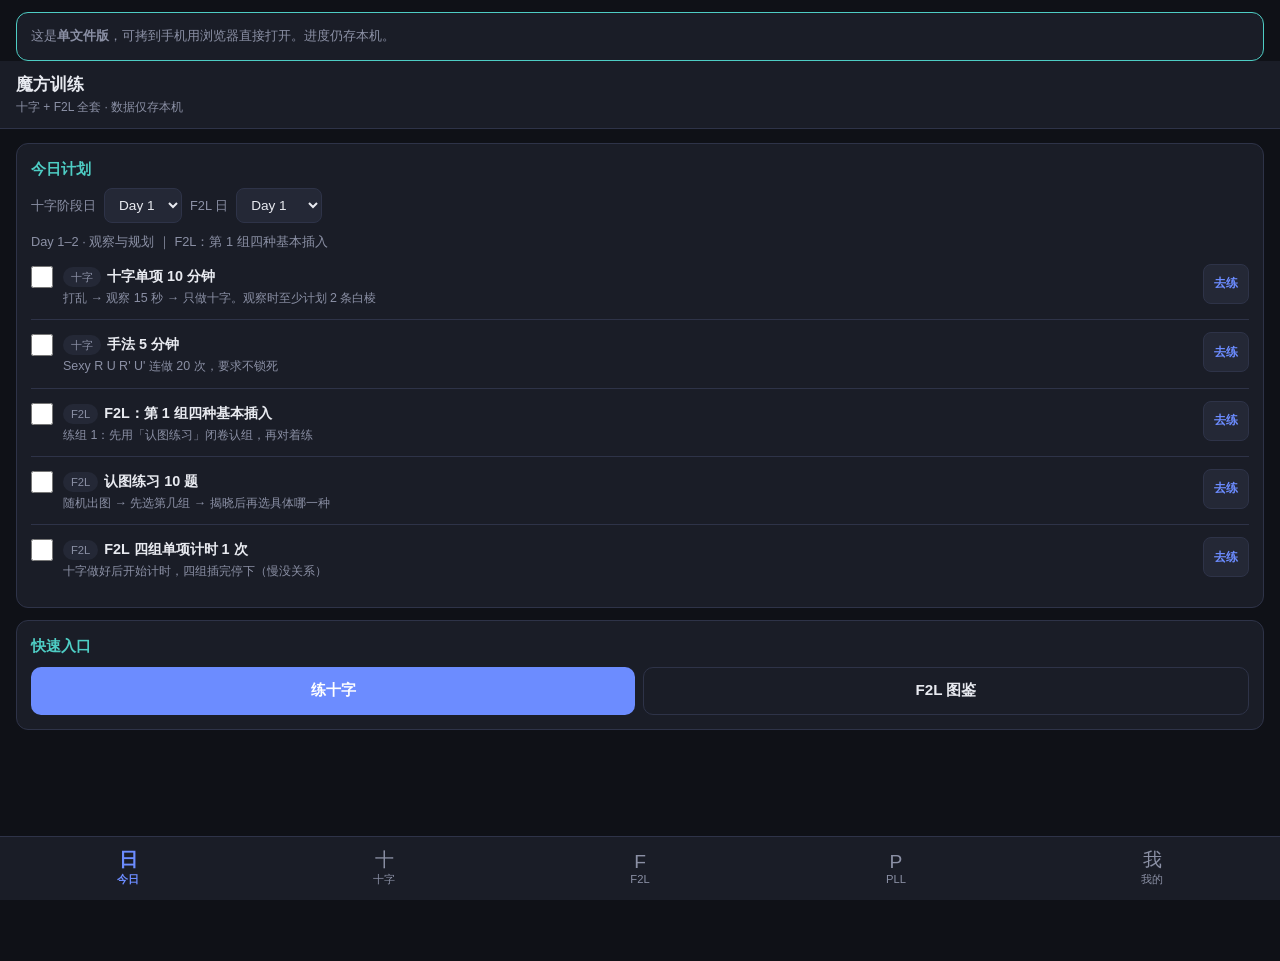
==== commit d205ea8a: "feat: 添加 PLL 图鉴 (T/Jb/Ja/Y/F Perm) - 新增 data/pll-cases.js：5 种常用 PLL 公式 + 说明 + 识别提示 - lib/cube-draw.j" ====
--- a/手机训练-单文件.html
+++ b/手机训练-单文件.html
@@ -359,7 +359,7 @@
   background: var(--surface);
   border-top: 1px solid var(--border);
   display: grid;
-  grid-template-columns: repeat(4, 1fr);
+  grid-template-columns: repeat(5, 1fr);
   z-index: 30;
 }
 .bottom-nav button {
@@ -442,6 +442,37 @@
   background: var(--orange);
   transform-origin: left;
   transition: transform 0.1s linear;
+}
+
+/* PLL 卡片 */
+.pll-card {
+  background: var(--surface2);
+  border: 1px solid var(--border);
+  border-radius: 10px;
+  padding: 12px;
+  margin-bottom: 10px;
+}
+.pll-card .pll-name { font-weight: 600; margin-bottom: 4px; }
+.pll-card .pll-desc { font-size: 0.78rem; color: var(--accent2); margin-bottom: 2px; }
+.pll-card .pll-recog { font-size: 0.78rem; color: var(--orange); margin-bottom: 8px; }
+
+/* 顶层俯视图 */
+.pll-diagram {
+  display: flex;
+  justify-content: center;
+  margin: 8px 0;
+  background: #12141c;
+  border-radius: 8px;
+  padding: 8px;
+}
+.pll-diagram-label {
+  display: flex;
+  justify-content: center;
+  gap: 24px;
+  font-size: 0.68rem;
+  color: var(--muted);
+  margin-bottom: 4px;
+  letter-spacing: 0.3px;
 }
 
 </style>
@@ -576,6 +607,18 @@
       </div>
     </section>
 
+    <!-- PLL -->
+    <section class="panel" id="panel-pll">
+      <div class="card">
+        <h2>PLL 图鉴 · 5 种常用公式</h2>
+        <p class="muted" style="margin-bottom:8px">
+          PLL 在 OLL 之后执行，此时顶层所有贴纸朝上（全黄），识别靠看<strong>侧面上排</strong>颜色分布。<br />
+          图示从正上方俯视：中间 3×3 是顶面（全黄），四边各 3 格是前/右/后/左面顶排。
+        </p>
+        <div id="pll-list"></div>
+      </div>
+    </section>
+
     <!-- 我的 -->
     <section class="panel" id="panel-me">
       <div class="card">
@@ -617,6 +660,7 @@
       <button type="button" class="active" data-nav="today"><span class="ico">日</span>今日</button>
       <button type="button" data-nav="cross"><span class="ico">十</span>十字</button>
       <button type="button" data-nav="f2l"><span class="ico">F</span>F2L</button>
+      <button type="button" data-nav="pll"><span class="ico">P</span>PLL</button>
       <button type="button" data-nav="me"><span class="ico">我</span>我的</button>
     </nav>
   </div>
@@ -2022,7 +2066,87 @@
     return drawIso(facelets, { ...opts, highlight });
   }
 
-  global.CubeDraw = { drawIso, drawNet, drawCase };
+  /**
+   * 顶层十字视图：U 面（3×3）+ 四个侧面顶排（各 3 格），用于 OLL/PLL 识别。
+   * 布局（从上方正视）：
+   *   [B 顶排]
+   * [L] [U 面] [R 顶排]
+   *   [F 顶排]
+   *
+   * 面索引 URFDLB，每面 9 格，从该面正视左上起行优先。
+   * facelets[0-8]=U, [9-17]=R, [18-26]=F, [27-35]=D, [36-44]=L, [45-53]=B
+   *
+   * 对应关系（从正上方看，绿前橙右）：
+   *  U[0]=UBL U[2]=UBR U[6]=UFL U[8]=UFR
+   *  R：正视 R 面，左=F 右=B → R[0]=UFR R[2]=UBR → 贴 U 右列时 R[2] 在上
+   *  F：F[0]=UFL F[2]=UFR → 贴 U 下排时 F[0..2] 左→右
+   *  L：正视 L 面，左=B 右=F → L[0]=UBL L[2]=UFL → 贴 U 左列时 L[0] 在上
+   *  B：正视 B 面，左=R 右=L → B[0]=UBR B[2]=UBL → 贴 U 上排时 B[2] 在左
+   */
+  function drawUFace(facelets, opts = {}) {
+    const hex = (global.CubeEngine && CubeEngine.COLOR_HEX) || {};
+    const side = opts.cell || 22; // 单格边长
+    const gap = 2;
+    const sz = side + gap;
+    const pad = 8;
+
+    // 总尺寸：1(L列) + 3(U列) + 1(R列) + gaps，上下同
+    const totalW = pad * 2 + 5 * sz;
+    const totalH = pad * 2 + 5 * sz;
+    const ux = pad + sz; // U 面左上角 x
+    const uy = pad + sz; // U 面左上角 y
+
+    function sq(x, y, idx) {
+      const color = hex[facelets[idx]] || "#555";
+      return `<rect x="${x.toFixed(1)}" y="${y.toFixed(1)}" width="${side}" height="${side}" rx="2" fill="${color}" stroke="#0b0d12" stroke-width="1"/>`;
+    }
+
+    let out = "";
+
+    // U 面（0-8）：row=0 靠 B，col=0 靠 L
+    for (let r = 0; r < 3; r++) {
+      for (let c = 0; c < 3; c++) {
+        out += sq(ux + c * sz, uy + r * sz, r * 3 + c);
+      }
+    }
+
+    // F 顶排（18,19,20）：在 U 面下方，左→右 = F[0]→F[2]
+    for (let c = 0; c < 3; c++) {
+      out += sq(ux + c * sz, uy + 3 * sz, 18 + c);
+    }
+
+    // R 顶排（9-11）：在 U 面右侧，从上→下对应 U 右列（UBR→UFR）
+    // R 正视左=F，所以 R[0]=UFR，R[2]=UBR；贴右列时 top=UBR=R[2]
+    for (let r = 0; r < 3; r++) {
+      out += sq(ux + 3 * sz, uy + r * sz, 9 + (2 - r));
+    }
+
+    // B 顶排（45-47）：在 U 面上方，左→右对应 U 上排（UBL→UBR）
+    // B 正视左=R，所以 B[0]=UBR，B[2]=UBL；贴上排时 left=UBL=B[2]
+    for (let c = 0; c < 3; c++) {
+      out += sq(ux + c * sz, uy - sz, 45 + (2 - c));
+    }
+
+    // L 顶排（36-38）：在 U 面左侧，从上→下对应 U 左列（UBL→UFL）
+    // L 正视左=B，所以 L[0]=UBL，L[2]=UFL；贴左列时 top=UBL=L[0]
+    for (let r = 0; r < 3; r++) {
+      out += sq(ux - sz, uy + r * sz, 36 + r);
+    }
+
+    let svg = `<svg xmlns="http://www.w3.org/2000/svg" viewBox="0 0 ${totalW} ${totalH}" width="100%" style="max-width:200px;touch-action:manipulation">`;
+    svg += `<rect width="${totalW}" height="${totalH}" fill="#12141c" rx="8"/>`;
+    svg += out;
+    svg += "</svg>";
+    return svg;
+  }
+
+  /** 方便调用：传入 setupAlg，自动算出顶层视图 */
+  function drawPLLCase(setupAlg, opts = {}) {
+    const facelets = CubeEngine.stateAfterSetup(setupAlg);
+    return drawUFace(facelets, opts);
+  }
+
+  global.CubeDraw = { drawIso, drawNet, drawCase, drawUFace, drawPLLCase };
 })(typeof window !== "undefined" ? window : globalThis);
 
 </script>
@@ -2133,6 +2257,7 @@
       crossTimes: [], // { t, ms, date }
       f2lTimes: [], // { t, ms, date, mode: "full"|"case", caseId? }
       casePractice: {}, // { caseId: count }
+      pllPractice: {}, // { pll-T: count, ... }
       recognitionQuiz: { total: 0, correct: 0, byDate: {} }, // byDate: { "2026-09-02": { total, correct } }
       stageDay: 1, // 1-7 for cross week suggestion
       f2lDay: 1,
@@ -2175,6 +2300,7 @@
       crossTimes: Array.isArray(obj.crossTimes) ? obj.crossTimes : base.crossTimes,
       f2lTimes: Array.isArray(obj.f2lTimes) ? obj.f2lTimes : base.f2lTimes,
       casePractice: obj.casePractice || base.casePractice,
+      pllPractice: obj.pllPractice || base.pllPractice,
       recognitionQuiz: obj.recognitionQuiz || base.recognitionQuiz,
       stageDay: obj.stageDay || 1,
       f2lDay: obj.f2lDay || 1,
@@ -2681,6 +2807,71 @@
       return withSetup(RAW).filter((c) => c.group === g);
     },
   };
+})(typeof window !== "undefined" ? window : globalThis);
+
+</script>
+<script>
+/* ===== data/pll-cases.js ===== */
+/**
+ * PLL 图鉴数据 —— T / Jb / Ja / Y / F 五种
+ * setupAlg 由 invertAlg(solveAlg) 自动生成
+ */
+(function (global) {
+  const RAW = [
+    {
+      id: "pll-T",
+      name: "T Perm",
+      description: "对角互换：UFR↔UBL 角 + UF↔UB 棱",
+      recognition: "前后各有「头灯」——F 和 B 面上各有两个同色贴纸并排；左右各错一个",
+      solveAlg: "R U R' U' R' F R2 U' R' U' R U R' F'",
+      altAlgs: [],
+    },
+    {
+      id: "pll-Jb",
+      name: "Jb Perm",
+      description: "右侧相邻互换：UFR↔UBR 角 + UF↔UR 棱",
+      recognition: "R 面有「头灯」——右侧两个同色贴纸并排；F 面右角颜色对了但 B 面右角错",
+      solveAlg: "R U R' F' R U R' U' R' F R2 U' R'",
+      altAlgs: [],
+    },
+    {
+      id: "pll-Ja",
+      name: "Ja Perm",
+      description: "左侧相邻互换：UFR↔UFL 角 + UF↔UL 棱（Jb 的左手镜像）",
+      recognition: "L 面有「头灯」——左侧两个同色贴纸并排；F 面左角颜色对了但 B 面左角错",
+      solveAlg: "L' U' L F L' U' L U L F' L2 U L",
+      altAlgs: [],
+    },
+    {
+      id: "pll-Y",
+      name: "Y Perm",
+      description: "对角互换：UFR↔UBL 角 + UL↔UR 棱（角同 T，棱不同）",
+      recognition: "F 面：左右两角颜色一样（头灯）但不是中间面的颜色；B 面同理；左右棱也错",
+      solveAlg: "F R U' R' U' R U R' F' R U R' U' R' F R F'",
+      altAlgs: [],
+    },
+    {
+      id: "pll-F",
+      name: "F Perm",
+      description: "三角 + 三棱循环：UFR→UFL→UBR（角）+ UF→UL→UB（棱）",
+      recognition: "较复杂：一面左角颜色正确，邻面右角颜色正确，其余均错；先识别哪两个角对",
+      solveAlg: "R' U' F' R U R' U' R' F R2 U' R' U' R U R' U R",
+      altAlgs: [],
+    },
+  ];
+
+  function getCases() {
+    return RAW.map((c) => ({
+      ...c,
+      setupAlg: CubeEngine.invertAlg(c.solveAlg),
+    }));
+  }
+
+  function getById(id) {
+    return getCases().find((c) => c.id === id);
+  }
+
+  global.PLLData = { RAW, getCases, getById };
 })(typeof window !== "undefined" ? window : globalThis);
 
 </script>
@@ -2831,6 +3022,7 @@
       renderF2lList(currentGroupFilter);
     }
     if (name === "me") renderMe();
+    if (name === "pll") renderPLLList();
   }
 
   document.querySelectorAll("[data-nav]").forEach((el) => {
@@ -3270,11 +3462,20 @@
 
   document.getElementById("case-practiced").addEventListener("click", () => {
     if (!activeCase) return;
-    data.casePractice[activeCase.id] = (data.casePractice[activeCase.id] || 0) + 1;
-    persist();
-    document.getElementById("modal-hint").textContent =
-      `已记 1 次 · 本情况共 ${data.casePractice[activeCase.id]} 次`;
-    renderF2lList(currentGroupFilter);
+    const id = activeCase.id;
+    if (id.startsWith("pll-")) {
+      data.pllPractice[id] = (data.pllPractice[id] || 0) + 1;
+      persist();
+      document.getElementById("modal-hint").textContent =
+        `已记 1 次 · 本公式共 ${data.pllPractice[id]} 次`;
+      renderPLLList();
+    } else {
+      data.casePractice[id] = (data.casePractice[id] || 0) + 1;
+      persist();
+      document.getElementById("modal-hint").textContent =
+        `已记 1 次 · 本情况共 ${data.casePractice[id]} 次`;
+      renderF2lList(currentGroupFilter);
+    }
   });
 
   document.getElementById("case-timer-start").addEventListener("click", () => {
@@ -3294,21 +3495,95 @@
     if (caseTimerState !== "running" || !activeCase) return;
     cancelAnimationFrame(caseRaf);
     const ms = Date.now() - caseStart;
-    data.f2lTimes.push({
-      t: Date.now(),
-      ms,
-      date: today(),
-      mode: "case",
-      caseId: activeCase.id,
+    const id = activeCase.id;
+    if (id.startsWith("pll-")) {
+      data.pllPractice[id] = (data.pllPractice[id] || 0) + 1;
+      persist();
+      caseTimerState = "idle";
+      document.getElementById("case-timer-start").disabled = false;
+      document.getElementById("case-timer-stop").disabled = true;
+      document.getElementById("modal-hint").textContent = `还原 ${fmt(ms)}s · 已记入练习`;
+      renderPLLList();
+    } else {
+      data.f2lTimes.push({
+        t: Date.now(),
+        ms,
+        date: today(),
+        mode: "case",
+        caseId: id,
+      });
+      data.casePractice[id] = (data.casePractice[id] || 0) + 1;
+      persist();
+      caseTimerState = "idle";
+      document.getElementById("case-timer-start").disabled = false;
+      document.getElementById("case-timer-stop").disabled = true;
+      document.getElementById("modal-hint").textContent = `还原 ${fmt(ms)}s · 已记入练习`;
+      renderF2lList(currentGroupFilter);
+    }
+  });
+
+  // ── PLL case list ──
+  function renderPLLList() {
+    const root = document.getElementById("pll-list");
+    if (!root) return;
+    const cases = PLLData.getCases();
+    let html = "";
+    for (const c of cases) {
+      const count = data.pllPractice[c.id] || 0;
+      let diagram = "";
+      try {
+        diagram = CubeDraw.drawPLLCase(c.setupAlg);
+      } catch (e) {
+        diagram = `<p class="muted">示意图生成失败：${e.message}</p>`;
+      }
+      html += `<div class="pll-card">
+        <div class="pll-name">${c.name} <span class="pill">${count} 次</span></div>
+        <div class="pll-desc">${c.description}</div>
+        <div class="pll-recog">识别：${c.recognition}</div>
+        <div class="pll-diagram-label">
+          <span>← B →</span>
+          <span>俯视（黄顶绿前）</span>
+          <span>← F →</span>
+        </div>
+        <div class="pll-diagram">${diagram}</div>
+        <div class="alg-label">公式</div>
+        <div class="alg-box mono">${c.solveAlg}</div>
+        <div class="btn-row">
+          <button type="button" class="btn" data-open-pll="${c.id}">对着练</button>
+        </div>
+      </div>`;
+    }
+    root.innerHTML = html;
+    root.querySelectorAll("[data-open-pll]").forEach((btn) => {
+      btn.addEventListener("click", () => openPLLCase(btn.getAttribute("data-open-pll")));
     });
-    data.casePractice[activeCase.id] = (data.casePractice[activeCase.id] || 0) + 1;
-    persist();
-    caseTimerState = "idle";
+  }
+
+  function openPLLCase(id) {
+    const c = PLLData.getById(id);
+    if (!c) return;
+    activeCase = c;
+    document.getElementById("modal-title").textContent = c.name;
+    document.getElementById("modal-recog").textContent = c.recognition;
+    document.getElementById("modal-setup").textContent = c.setupAlg;
+    document.getElementById("modal-solve").textContent = c.solveAlg;
+    const alt = document.getElementById("modal-alt");
+    const altLabel = document.getElementById("modal-alt-label");
+    alt.classList.add("hidden");
+    altLabel.textContent = "";
+    alt.textContent = "";
+    try {
+      document.getElementById("modal-diagram").innerHTML = CubeDraw.drawPLLCase(c.setupAlg);
+    } catch (e) {
+      document.getElementById("modal-diagram").innerHTML = `<p class="muted">${e.message}</p>`;
+    }
+    document.getElementById("case-timer").textContent = "0.00";
     document.getElementById("case-timer-start").disabled = false;
     document.getElementById("case-timer-stop").disabled = true;
-    document.getElementById("modal-hint").textContent = `还原 ${fmt(ms)}s · 已记入练习`;
-    renderF2lList(currentGroupFilter);
-  });
+    document.getElementById("modal-hint").textContent =
+      "先按「复现」公式摆出 PLL 起始状态，再执行「还原」公式。";
+    document.getElementById("case-modal").classList.remove("hidden");
+  }
 
   // ── Recognition quiz ──
   let quizGroupFilter = F2LData.getGroupNumbers();
@@ -3580,8 +3855,9 @@
       (k) => data.planChecks[today()][k]
     ).length;
     const q = data.recognitionQuiz || { total: 0, correct: 0 };
+    const pllCount = Object.values(data.pllPractice || {}).reduce((a, b) => a + b, 0);
     document.getElementById("me-summary").textContent =
-      `今日勾选 ${checks} 项 · 十字 ${data.crossTimes.length} · F2L 计时 ${data.f2lTimes.length} · 情况练习 ${Object.values(data.casePractice).reduce((a, b) => a + b, 0)} 次 · 认图 ${q.correct}/${q.total}`;
+      `今日勾选 ${checks} 项 · 十字 ${data.crossTimes.length} · F2L 计时 ${data.f2lTimes.length} · F2L 情况 ${Object.values(data.casePractice).reduce((a, b) => a + b, 0)} 次 · PLL ${pllCount} 次 · 认图 ${q.correct}/${q.total}`;
   }
 
   document.getElementById("btn-export-copy").addEventListener("click", async () => {
@@ -3626,6 +3902,9 @@
       data.planChecks = Object.assign({}, incoming.planChecks, data.planChecks);
       for (const [k, v] of Object.entries(incoming.casePractice || {})) {
         data.casePractice[k] = (data.casePractice[k] || 0) + v;
+      }
+      for (const [k, v] of Object.entries(incoming.pllPractice || {})) {
+        data.pllPractice[k] = (data.pllPractice[k] || 0) + v;
       }
       if (incoming.recognitionQuiz) {
         ensureQuizStats();
@@ -3683,6 +3962,7 @@
   renderCrossStats();
   renderF2lStats();
   renderF2lList("all");
+  renderPLLList();
   renderMe();
 })();
 
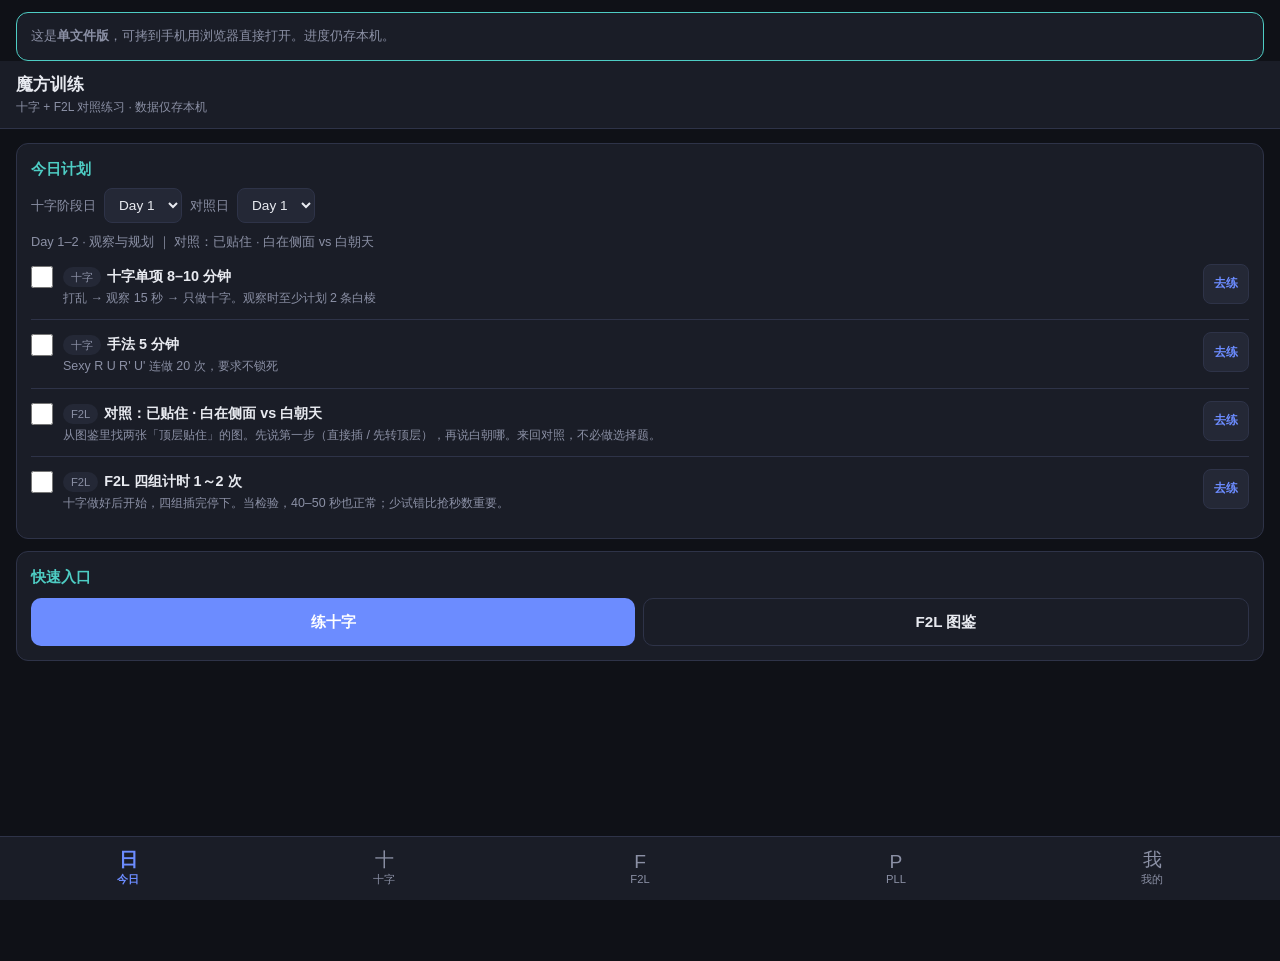
==== commit 45b92148: "feat: 今日计划改为易混对照，不再布置认图打卡 每日只留十字、两种画面对照、四组计时；旧 14 天按组计划保留备用，图鉴与认图入口仍留在 F2L 页。  Co-authored-by: Curso" ====
--- a/手机训练-单文件.html
+++ b/手机训练-单文件.html
@@ -482,7 +482,7 @@
   <div id="app">
     <header class="topbar">
       <h1>魔方训练</h1>
-      <div class="sub" id="top-sub">十字 + F2L 全套 · 数据仅存本机</div>
+      <div class="sub" id="top-sub">十字 + F2L 对照练习 · 数据仅存本机</div>
     </header>
 
     <!-- 今日 -->
@@ -492,7 +492,7 @@
         <div class="day-select">
           <label class="muted">十字阶段日</label>
           <select id="stage-day"></select>
-          <label class="muted">F2L 日</label>
+          <label class="muted">对照日</label>
           <select id="f2l-day"></select>
         </div>
         <p class="muted" id="today-labels"></p>
@@ -574,7 +574,7 @@
       </div>
       <div class="card">
         <h2>认图练习</h2>
-        <p class="muted">只看图，先选<strong>第几组</strong>，再选<strong>哪一种</strong>。练闭卷认情况。</p>
+        <p class="muted">可选，不必每天打卡。今日计划以「两种画面对照」为主；这里留给想做选择题的时候用。</p>
         <div class="quiz-stats" id="quiz-stats">今日 — / 累计 —</div>
         <div class="filter-bar" id="quiz-group-filter"></div>
         <div class="quiz-mode">
@@ -593,8 +593,8 @@
       </div>
       <div class="card">
         <h2>F2L 图鉴 · 组 1–12（41 例）</h2>
-        <details class="decision-details">
-          <summary>组级认图决策树（点开展开）</summary>
+        <details class="decision-details" id="f2l-guide">
+          <summary>实战决策树：看位置决定第一步（点开展开）</summary>
           <div id="f2l-decision-tree"></div>
         </details>
         <p class="muted" style="margin:10px 0">
@@ -2685,7 +2685,7 @@
     1: {
       title: "第 1 组 · 四种基本插入",
       blurb: "都在顶层且已配对。看白角朝 F / R / 里 / U 四向。",
-      decision: "顶层 · 相连 · 白角朝侧面或朝里（不是白朝上分开）",
+      decision: "顶层 · 相连 · 白角朝侧面或朝里",
     },
     2: {
       title: "第 2 组 · 转基本 1/2",
@@ -2699,8 +2699,8 @@
     },
     4: {
       title: "第 4 组 · 白朝上分开",
-      blurb: "角白朝天、两块分开。与第 11 组区别：11 组是相连。",
-      decision: "顶层 · 分开 · 白角朝 U（顶面见白）",
+      blurb: "角白朝天、两块分开。和「白朝天且贴在一起」不是同一类。",
+      decision: "顶层 · 分开 · 白角朝天",
     },
     5: {
       title: "第 5 组 · 交叉",
@@ -2734,8 +2734,8 @@
     },
     11: {
       title: "第 11 组 · 白朝上相连",
-      blurb: "角白朝天且与棱相连。与第 4 组关键区别：4 分开、11 相连。",
-      decision: "顶层 · 相连 · 白角朝 U（第 4 组是分开）",
+      blurb: "角白朝天且与棱贴在一起。和「白朝天但两块分开」不是同一类。",
+      decision: "顶层 · 相连 · 白角朝天",
     },
     12: {
       title: "第 12 组 · 错槽",
@@ -2744,26 +2744,35 @@
     },
   };
 
-  /** 组级认图决策树（显示在图鉴顶部） */
+  /** 实战决策树：只看块的位置，不记组号 */
   const DECISION_TREE = [
-    { q: "两块大致在哪？", a: [
-      "都在顶层 U → 看是否相连",
-      "一块在中层 E → 第 6 / 7 / 8 组",
-      "角 U + 棱 D → 第 9 组",
-      "角 D + 棱 U → 第 10 组",
-      "都在下两层槽里 → 第 12 组",
+    { q: "先看：这两块分别在哪？", a: [
+      "都在顶层 → 再看它们贴没贴在一起（下面①或②）",
+      "一块在槽里、另一块在顶层或中层 → 走③",
+      "两块都卡在同一个槽里、颜色却不对 → 先取出，再当顶层情况处理",
     ]},
-    { q: "都在顶层：相连还是分开？", a: [
-      "相连 + 白朝 U → 第 11 组（第 4 组是分开）",
-      "相连 + 白朝 F/R/里 → 第 1 组",
-      "分开 + 白朝 U → 第 4 组",
-      "分开 + 交叉相对 → 第 5 组",
-      "分开 + 白朝侧面 → 第 2 或 3 组（想落哪类基本插入）",
+    { q: "① 都在顶层，而且已经贴在一起", a: [
+      "先看这对有没有对着要插的空槽：没有 → 只转顶层，转到槽口再动手",
+      "白贴纸在侧面或朝自己 → 直接插入（常见是 R U R' 或 F' U' F）",
+      "白贴纸朝天 → 先转顶层找插入角度；插不进再拆开",
+      "颜色贴在一起，但插进去会错色（假配对）→ 拆开，按②处理",
+      "口诀：能插就插 · 对不齐先转顶层 · 还不行再拆",
     ]},
-    { q: "中层棱：转多少度藏棱？", a: [
-      "越过棱头顶 180° → 第 7 组",
-      "越过棱头顶 90° → 第 8 组",
-      "棱在 E、角在 U 白朝侧（常规取法）→ 第 6 组",
+    { q: "② 都在顶层，但是分开的", a: [
+      "别先盯白朝哪。先看：两块是并排分开，还是对角交叉",
+      "对角交叉（角在一个角、棱在对面）→ 先转顶层，让它们靠近，再配对",
+      "分开、白朝天 → 用顶层把棱转到角旁边，连上再插",
+      "分开、白朝侧面 → 转顶层把角和棱凑近；凑成「可贴住再插入」再动手",
+      "空槽还多：按你的理解配对即可。拧两下仍散 → 停手，只问「能不能用一次顶层转把它们贴上」",
+    ]},
+    { q: "③ 有一块已经在槽里", a: [
+      "先出槽：只拧当前这个槽的那一侧，出完立刻停手",
+      "停下来看顶层：转一次顶层，角和棱能不能贴在一起、并且对着空槽？",
+      "能贴上 → 先转顶层配对，再插入（通常比继续拆更短）",
+      "贴不上 → 再取一次或拆开，变成「两块都在顶层」，回到①或②",
+      "棱卡在中层（槽的腰上）→ 先把棱带出来，再跟顶层的角配对",
+      "角在底下、棱在顶上（或反过来）→ 先把底下那块取到顶层，再配对",
+      "口诀：出槽 → 停 → 转顶层能不能配对？能就转，不能再拆",
     ]},
   ];
 
@@ -2878,14 +2887,15 @@
 <script>
 /* ===== data/plans.js ===== */
 /**
- * 今日计划模板：十字周 (Day1–7) + F2L 组 1–12 专项（14 天循环）。
+ * 今日计划：十字周 (Day1–7) + F2L 易混对照（7 天循环）。
+ * 旧的 14 天按组认图计划保留在 F2L_FOCUS_LEGACY，图鉴里仍可按组查阅。
  */
 (function (global) {
   const CROSS_DAYS = {
     "1-2": {
       label: "Day 1–2 · 观察与规划",
       tasks: [
-        { id: "cross-observe", title: "十字单项 10 分钟", detail: "打乱 → 观察 15 秒 → 只做十字。观察时至少计划 2 条白棱", go: "cross" },
+        { id: "cross-observe", title: "十字单项 8–10 分钟", detail: "打乱 → 观察 15 秒 → 只做十字。观察时至少计划 2 条白棱", go: "cross" },
         { id: "cross-finger", title: "手法 5 分钟", detail: "Sexy R U R' U' 连做 20 次，要求不锁死", go: "finger" },
       ],
     },
@@ -2899,20 +2909,21 @@
     "5-6": {
       label: "Day 5–6 · 提速与衔接",
       tasks: [
-        { id: "cross-speed", title: "十字单项目标 < 10 秒", detail: "做完十字立刻找下一组块，不发呆", go: "cross" },
-        { id: "cross-link", title: "衔接意识", detail: "十字最后一步时眼睛已在找第一组 F2L", go: "cross" },
+        { id: "cross-speed", title: "十字单项，少停顿", detail: "做完十字立刻找第一对，不发呆。速度其次", go: "cross" },
+        { id: "cross-link", title: "衔接意识", detail: "十字最后一步时眼睛已在找第一对 F2L", go: "cross" },
       ],
     },
     "7": {
-      label: "Day 7 · 阶段测试",
+      label: "Day 7 · 看看平均",
       tasks: [
-        { id: "cross-test10", title: "连续 10 次十字，平均 < 8 秒", detail: "用本页计时，看今日平均", go: "cross" },
-        { id: "cross-y01", title: "至少 5 次转体 0–1 次", detail: "自己心里记转体次数", go: "cross" },
+        { id: "cross-test10", title: "连续若干次十字，看今日平均", detail: "用本页计时即可；< 8 秒是远期目标，现在不必强求", go: "cross" },
+        { id: "cross-y01", title: "心里记转体次数", detail: "能 0–1 次最好，做不到也不用重练一整天", go: "cross" },
       ],
     },
   };
 
-  const F2L_FOCUS = [
+  /** 旧 14 天按组计划（今日不再布置；图鉴仍按组陈列） */
+  const F2L_FOCUS_LEGACY = [
     { day: 1, groups: [1], title: "F2L：第 1 组四种基本插入" },
     { day: 2, groups: [1, 2], title: "F2L：第 1 组复习 + 第 2 组" },
     { day: 3, groups: [2, 3], title: "F2L：第 2–3 组（顶层分开）" },
@@ -2929,6 +2940,51 @@
     { day: 14, groups: [1, 2, 3, 4, 5, 6, 7, 8, 9, 10, 11, 12], title: "F2L：四组计时 + 弱项复练" },
   ];
 
+  const F2L_CONTRAST = [
+    {
+      day: 1,
+      groups: [1, 11],
+      title: "对照：已贴住 · 白在侧面 vs 白朝天",
+      detail: "从图鉴里找两张「顶层贴住」的图。先说第一步（直接插 / 先转顶层），再说白朝哪。来回对照，不必做选择题。",
+    },
+    {
+      day: 2,
+      groups: [1, 2, 4, 11],
+      title: "对照：顶层贴住 vs 分开",
+      detail: "只练这一处差别：两块贴在一起，还是分开。贴住 → 对齐槽再插；分开 → 先转顶层凑近。",
+    },
+    {
+      day: 3,
+      groups: [2, 3, 4, 5],
+      title: "对照：顶层分开 · 并排 vs 对角",
+      detail: "两块都在顶、没贴住时：是并排分开，还是对角交叉。都是先转顶层靠近，不要一上来乱插。",
+    },
+    {
+      day: 4,
+      groups: [6, 9, 10, 12],
+      title: "对照：一块在槽里 · 转顶层能否配对",
+      detail: "出槽后停手。转一次顶层，角和棱能不能贴上？能就转再插；不能再拆。",
+    },
+    {
+      day: 5,
+      groups: [6, 7, 8],
+      title: "对照：棱卡在腰上（中层）",
+      detail: "棱在槽的腰上、角还在顶。先把棱带出来，再跟顶层的角配对，不要连着拧很多下。",
+    },
+    {
+      day: 6,
+      groups: [1, 12],
+      title: "对照：真配对 vs 假配对",
+      detail: "颜色贴在一起，插进去会对还是会错？真的 → 对齐就插；假的 → 先拆开。",
+    },
+    {
+      day: 7,
+      groups: [],
+      title: "自由：昨天计时里混了哪对，就练哪对",
+      detail: "四组计时里停最久或拧乱的那两种画面，打开图鉴对照。没有印象就复习「贴住 vs 分开」。",
+    },
+  ];
+
   function crossBucket(day) {
     if (day <= 2) return "1-2";
     if (day <= 4) return "3-4";
@@ -2936,33 +2992,31 @@
     return "7";
   }
 
+  function clampF2lDay(day) {
+    const n = F2L_CONTRAST.length;
+    const d = parseInt(day, 10) || 1;
+    return ((d - 1) % n + n) % n + 1;
+  }
+
   function buildToday(stageDay, f2lDay) {
     const bucket = crossBucket(stageDay);
     const cross = CROSS_DAYS[bucket];
-    const f2l = F2L_FOCUS[(f2lDay - 1) % F2L_FOCUS.length];
+    const f2l = F2L_CONTRAST[clampF2lDay(f2lDay) - 1];
     const tasks = [
       ...cross.tasks.map((t) => ({ ...t, section: "十字" })),
       {
-        id: `f2l-focus-${f2l.day}`,
+        id: `f2l-contrast-${f2l.day}`,
         title: f2l.title,
-        detail: `练组 ${f2l.groups.join("、")}：先用「认图练习」闭卷认组，再对着练`,
+        detail: f2l.detail,
         go: "f2l",
         section: "F2L",
         groups: f2l.groups,
-        scrollQuiz: true,
-      },
-      {
-        id: `f2l-quiz-${f2l.day}`,
-        title: "认图练习 10 题",
-        detail: "随机出图 → 先选第几组 → 揭晓后再选具体哪一种",
-        go: "f2l-quiz",
-        section: "F2L",
-        groups: f2l.groups,
+        scrollAtlas: true,
       },
       {
         id: `f2l-timer-${f2l.day}`,
-        title: "F2L 四组单项计时 1 次",
-        detail: "十字做好后开始计时，四组插完停下（慢没关系）",
+        title: "F2L 四组计时 1～2 次",
+        detail: "十字做好后开始，四组插完停下。当检验，40–50 秒也正常；少试错比抢秒数重要。",
         go: "f2l-timer",
         section: "F2L",
       },
@@ -2977,8 +3031,11 @@
 
   global.PlanData = {
     CROSS_DAYS,
-    F2L_FOCUS,
+    F2L_CONTRAST,
+    F2L_FOCUS_LEGACY,
+    F2L_FOCUS: F2L_FOCUS_LEGACY,
     crossBucket,
+    clampF2lDay,
     buildToday,
   };
 })(typeof window !== "undefined" ? window : globalThis);
@@ -3038,11 +3095,16 @@
     for (let i = 1; i <= 7; i++) {
       sd.innerHTML += `<option value="${i}">Day ${i}</option>`;
     }
-    for (let i = 1; i <= 14; i++) {
+    for (let i = 1; i <= 7; i++) {
       fd.innerHTML += `<option value="${i}">Day ${i}</option>`;
     }
     sd.value = String(data.stageDay || 1);
-    fd.value = String(data.f2lDay || 1);
+    const clamped = PlanData.clampF2lDay(data.f2lDay || 1);
+    if (clamped !== data.f2lDay) {
+      data.f2lDay = clamped;
+      persist();
+    }
+    fd.value = String(clamped);
     sd.addEventListener("change", () => {
       data.stageDay = parseInt(sd.value, 10);
       persist();
@@ -3070,7 +3132,7 @@
             <div><span class="pill">${t.section}</span><span class="title">${t.title}</span></div>
             <div class="detail">${t.detail}</div>
           </div>
-          <button type="button" class="go" data-go="${t.go}" data-groups="${(t.groups || []).join(",")}" ${t.scrollQuiz ? 'data-scroll-quiz="1"' : ""}>去练</button>
+          <button type="button" class="go" data-go="${t.go}" data-groups="${(t.groups || []).join(",")}" ${t.scrollAtlas ? 'data-scroll-atlas="1"' : ""}>去练</button>
         </div>`;
       })
       .join("");
@@ -3095,19 +3157,24 @@
           });
         } else if (go === "f2l" || go === "f2l-timer" || go === "f2l-quiz") {
           const g = btn.getAttribute("data-groups");
-          if (g) {
+          if (g != null) {
             const gs = g.split(",").map((x) => parseInt(x, 10)).filter(Boolean);
-            if (gs.length) {
-              currentGroupFilter = gs.length === 1 ? gs[0] : "all";
-              quizGroupFilter = gs;
-            }
+            currentGroupFilter = gs.length === 1 ? gs[0] : "all";
+            if (gs.length) quizGroupFilter = gs;
           }
           showPanel("f2l");
           if (go === "f2l-timer") {
             document.getElementById("f2l-start").scrollIntoView({ behavior: "smooth", block: "center" });
           }
-          if (go === "f2l-quiz" || btn.hasAttribute("data-scroll-quiz")) {
+          if (go === "f2l-quiz") {
             document.getElementById("quiz-next").scrollIntoView({ behavior: "smooth", block: "center" });
+          }
+          if (btn.hasAttribute("data-scroll-atlas")) {
+            const guide = document.getElementById("f2l-guide");
+            if (guide) {
+              guide.open = true;
+              guide.scrollIntoView({ behavior: "smooth", block: "start" });
+            }
           }
         } else {
           showPanel(go);
@@ -3389,7 +3456,7 @@
     for (const g of groups) {
       const meta = F2LData.GROUP_META[g];
       html += `<div class="group-head">${meta.title}</div>`;
-      html += `<div class="group-decision">认组：${meta.decision}</div>`;
+      html += `<div class="group-decision">怎么认：${meta.decision}</div>`;
       html += `<div class="group-blurb">${meta.blurb}</div>`;
       for (const c of grouped[g] || []) {
         const count = data.casePractice[c.id] || 0;
